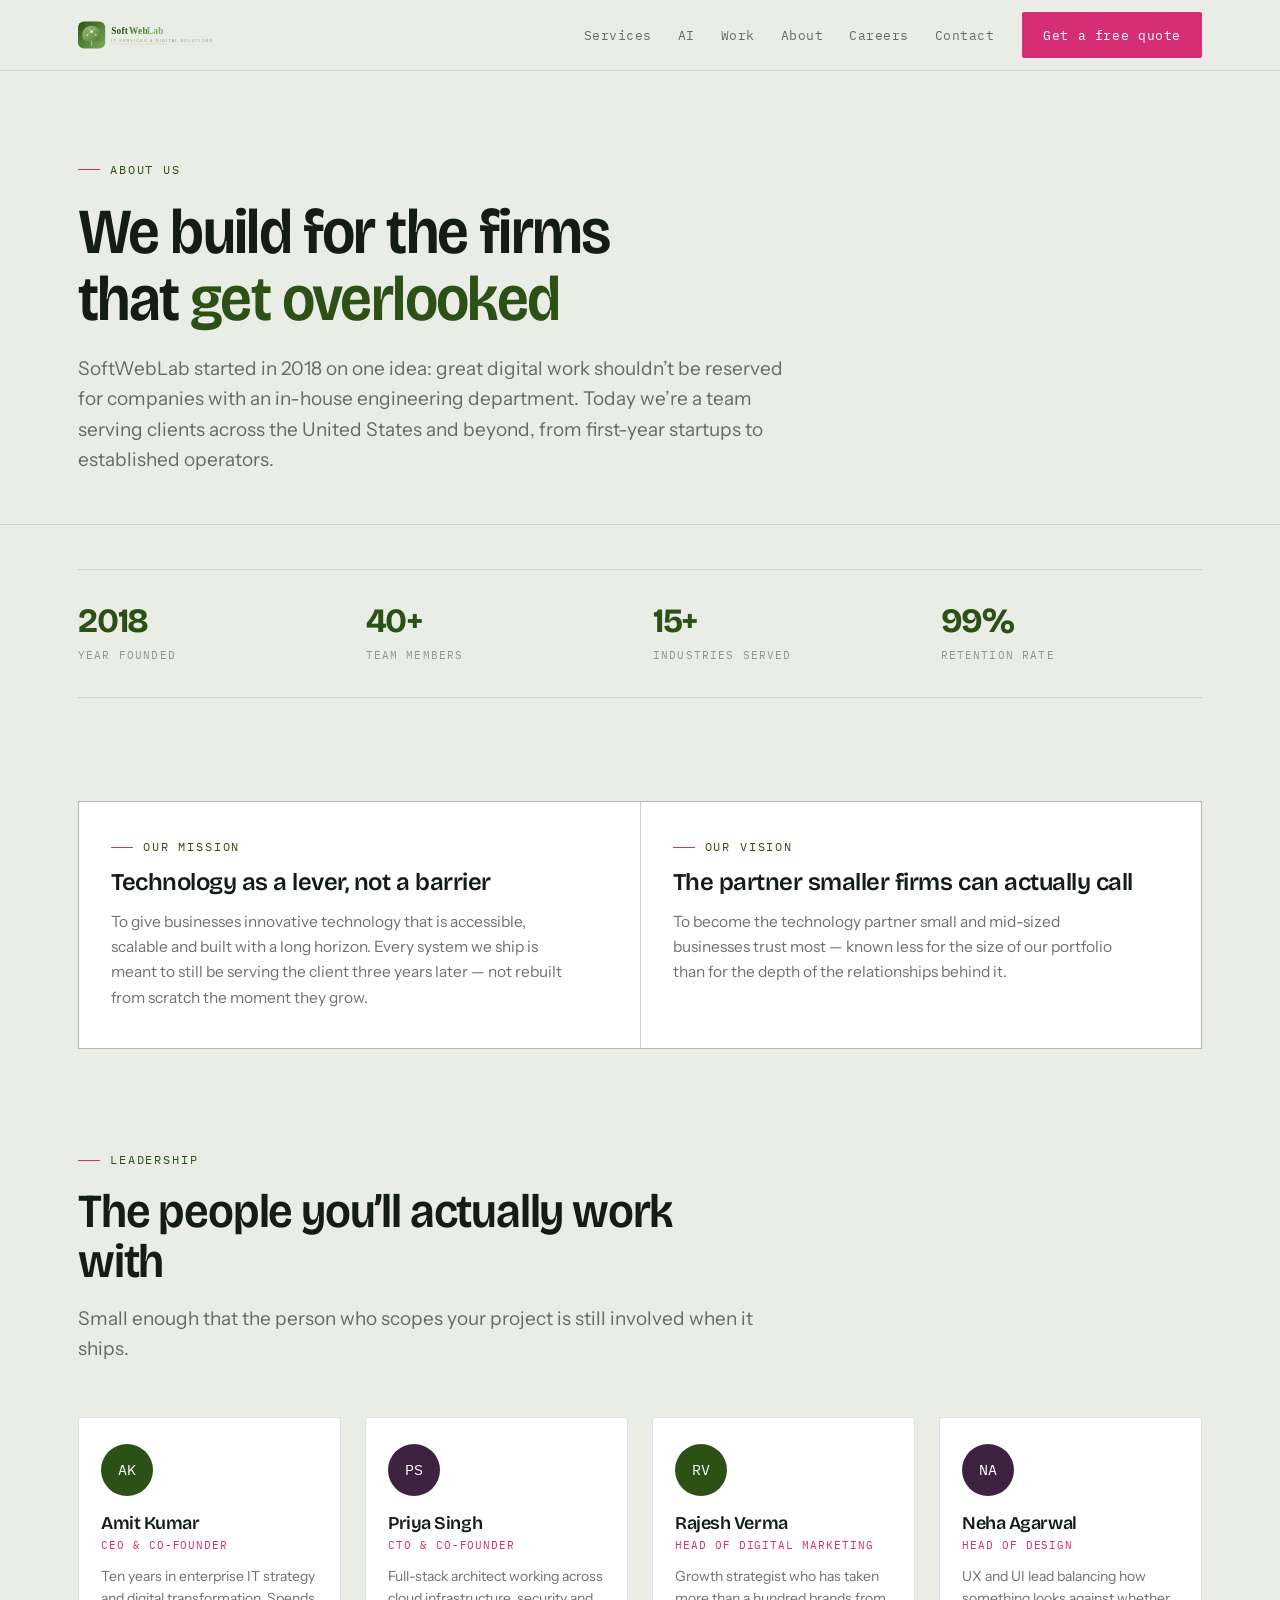
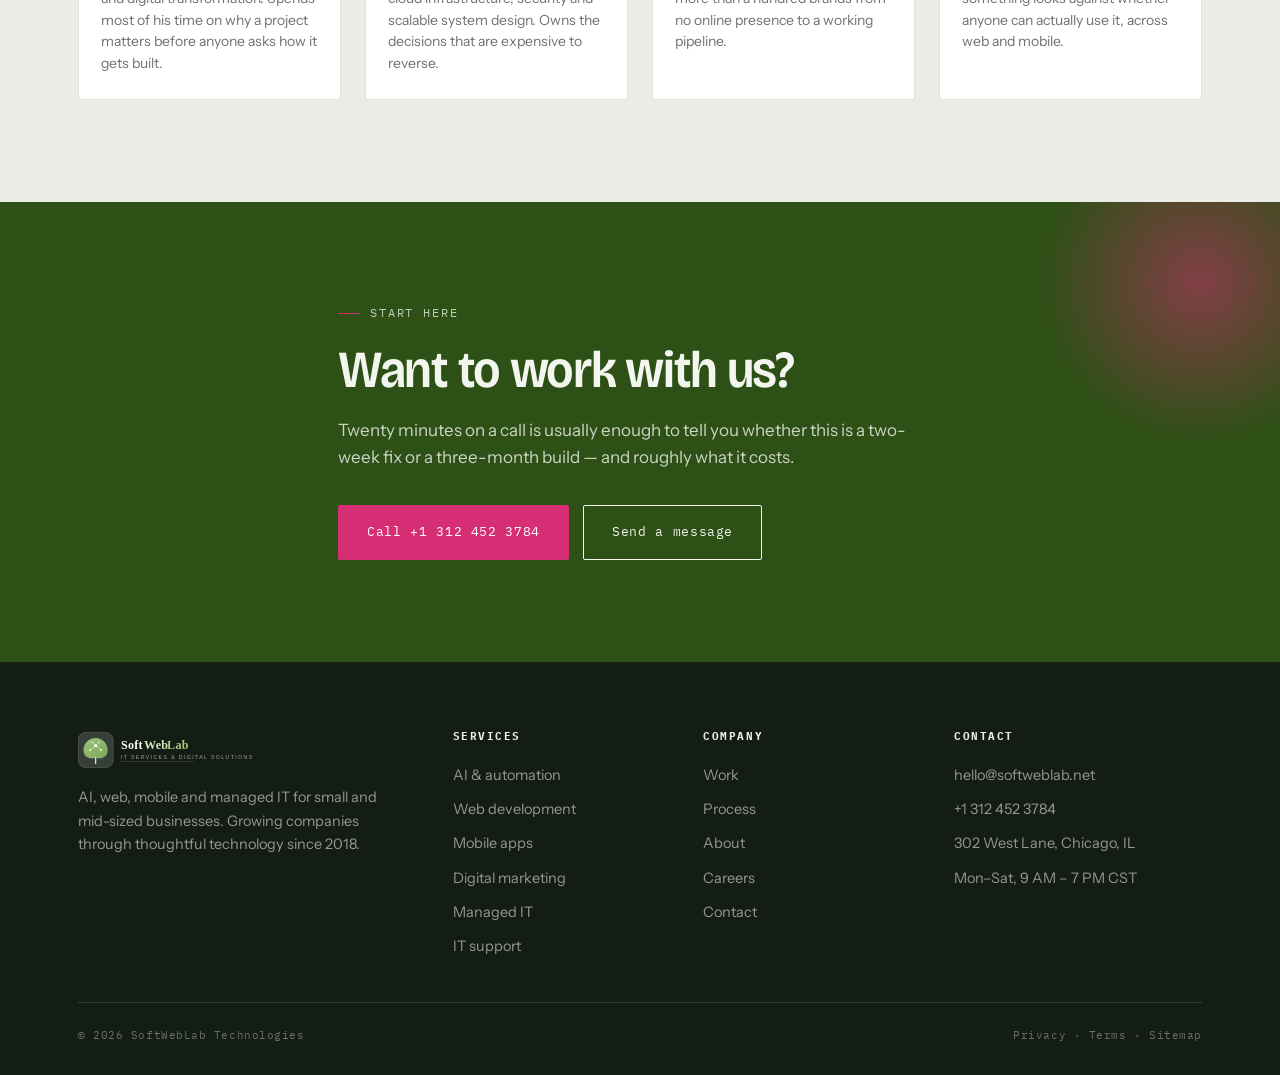
==== about.html @ d11a0624 "Rebuild site as multi-page redesign with merged SEO Replace the single-page index.html with a six-pa" ====
<!DOCTYPE html>
<html lang="en">
<head>
<meta charset="UTF-8">
<meta name="viewport" content="width=device-width, initial-scale=1.0">

<title>About — SoftWebLab | IT Services Company in Chicago, IL</title>
<meta name="description" content="Founded in 2018, SoftWebLab makes powerful technology accessible to businesses of all sizes. Meet the team behind the work.">
<meta name="keywords" content="IT services Chicago, web development Chicago, app development, digital marketing Chicago, social media marketing, IT support small business, managed IT services, SEO services Chicago, SoftWebLab">
<meta name="author" content="SoftWebLab Technologies">
<meta name="robots" content="index, follow">
<meta name="googlebot" content="index, follow">
<link rel="canonical" href="https://www.softweblab.net/about">

<meta property="og:type" content="website">
<meta property="og:url" content="https://www.softweblab.net/about">
<meta property="og:title" content="About — SoftWebLab | IT Services Company in Chicago, IL">
<meta property="og:description" content="Founded in 2018, SoftWebLab makes powerful technology accessible to businesses of all sizes. Meet the team behind the work.">
<meta property="og:image" content="https://www.softweblab.net/og-image.jpg">
<meta property="og:site_name" content="SoftWebLab">
<meta property="og:locale" content="en_US">

<meta name="twitter:card" content="summary_large_image">
<meta name="twitter:url" content="https://www.softweblab.net/about">
<meta name="twitter:title" content="About — SoftWebLab | IT Services Company in Chicago, IL">
<meta name="twitter:description" content="Founded in 2018, SoftWebLab makes powerful technology accessible to businesses of all sizes. Meet the team behind the work.">
<meta name="twitter:image" content="https://www.softweblab.net/og-image.jpg">

<meta name="geo.region" content="US-IL">
<meta name="geo.placename" content="Chicago, Illinois">
<meta name="geo.position" content="41.8827;-87.6233">
<meta name="ICBM" content="41.8827, -87.6233">
<meta name="theme-color" content="#2D5016">

<link rel="icon" href="softweblab-logo.svg">
<link rel="preconnect" href="https://fonts.googleapis.com">
<link rel="preconnect" href="https://fonts.gstatic.com" crossorigin>
<link href="https://fonts.googleapis.com/css2?family=Bricolage+Grotesque:opsz,wdth,wght@12..96,75..100,400..800&family=IBM+Plex+Mono:wght@400;500&family=Instrument+Sans:wght@400;500;600&display=swap" rel="stylesheet">
<link rel="stylesheet" href="softweblab.css">
</head>
<body>
<header class="nav">
  <div class="wrap nav-in">
    <a class="brand" href="index.html"><img class="brand-mark" src="softweblab-logo.svg" alt="SoftWebLab"></a>
    <nav class="nav-links">
      <a href="services.html">Services</a>
      <a href="index.html#ai">AI</a>
      <a href="work.html">Work</a>
      <a href="about.html" aria-current="page">About</a>
      <a href="careers.html">Careers</a>
      <a href="contact.html">Contact</a>
    </nav>
    <a class="btn btn-primary" href="contact.html">Get a free quote</a>
    <button class="nav-toggle" id="navToggle" aria-label="Open menu" aria-expanded="false">
      <span></span><span></span><span></span>
    </button>
  </div>
  <div class="nav-panel" id="navPanel">
    <a href="services.html">Services</a><a href="index.html#ai">AI</a>
    <a href="work.html">Work</a><a href="about.html">About</a>
    <a href="careers.html">Careers</a><a href="contact.html">Contact</a>
  </div>
</header>
<section class="page-hero">
  <div class="wrap">
    <div class="eyebrow fade-up" style="--rd:80ms">About us</div>
    <h1>
      <span class="rise"><span style="--rd:180ms">We build for the firms</span></span>
      <span class="rise"><span style="--rd:290ms">that <em>get overlooked</em></span></span>
    </h1>
    <p class="lede fade-up" style="--rd:500ms">SoftWebLab started in 2018 on one idea: great digital work shouldn&rsquo;t be reserved for companies with an in-house engineering department. Today we&rsquo;re a team serving clients across the United States and beyond, from first-year startups to established operators.</p>
  </div>
</section>
<section class="sec" style="padding-top:44px">
  <div class="wrap">
    <div class="mini-stats rv" style="margin-top:0">
      <div class="mini-stat"><b>2018</b><span>Year founded</span></div>
      <div class="mini-stat"><b>40+</b><span>Team members</span></div>
      <div class="mini-stat"><b>15+</b><span>Industries served</span></div>
      <div class="mini-stat"><b>99%</b><span>Retention rate</span></div>
    </div>
  </div>
</section>

<section class="sec" style="padding-top:0">
  <div class="wrap">
    <div class="pair">
      <div class="pair-card rv">
        <div class="eyebrow">Our mission</div>
        <h3>Technology as a lever, not a barrier</h3>
        <p>To give businesses innovative technology that is accessible, scalable and built
          with a long horizon. Every system we ship is meant to still be serving the client
          three years later &mdash; not rebuilt from scratch the moment they grow.</p>
      </div>
      <div class="pair-card rv" style="--d:80ms">
        <div class="eyebrow">Our vision</div>
        <h3>The partner smaller firms can actually call</h3>
        <p>To become the technology partner small and mid-sized businesses trust most &mdash;
          known less for the size of our portfolio than for the depth of the relationships
          behind it.</p>
      </div>
    </div>
  </div>
</section>

<section class="sec" style="padding-top:0">
  <div class="wrap">
    <div class="sec-head rv">
      <div class="eyebrow">Leadership</div>
      <h2>The people you&rsquo;ll actually work with</h2>
      <p class="lede">Small enough that the person who scopes your project is still involved
        when it ships.</p>
    </div>
    <div class="team">
      <article class="team-card rv" style="--d:0ms">
        <div class="team-face">AK</div>
        <h4>Amit Kumar</h4><span class="team-role">CEO &amp; Co-founder</span>
        <p>Ten years in enterprise IT strategy and digital transformation. Spends most of his time on why a project matters before anyone asks how it gets built.</p>
      </article>
      <article class="team-card rv" style="--d:70ms">
        <div class="team-face">PS</div>
        <h4>Priya Singh</h4><span class="team-role">CTO &amp; Co-founder</span>
        <p>Full-stack architect working across cloud infrastructure, security and scalable system design. Owns the decisions that are expensive to reverse.</p>
      </article>
      <article class="team-card rv" style="--d:140ms">
        <div class="team-face">RV</div>
        <h4>Rajesh Verma</h4><span class="team-role">Head of Digital Marketing</span>
        <p>Growth strategist who has taken more than a hundred brands from no online presence to a working pipeline.</p>
      </article>
      <article class="team-card rv" style="--d:210ms">
        <div class="team-face">NA</div>
        <h4>Neha Agarwal</h4><span class="team-role">Head of Design</span>
        <p>UX and UI lead balancing how something looks against whether anyone can actually use it, across web and mobile.</p>
      </article>
    </div>
  </div>
</section>
<section class="sec cta">
  <div class="wrap cta-in">
    <div class="eyebrow rv">Start here</div>
    <h2 class="rv" style="--d:60ms">Want to work with us?</h2>
    <p class="rv" style="--d:120ms">Twenty minutes on a call is usually enough to tell you whether this is a two-week fix or a three-month build &mdash; and roughly what it costs.</p>
    <div class="hero-cta rv" style="--d:180ms">
      <a class="btn btn-primary btn-lg" href="tel:+13124523784">Call +1 312 452 3784</a>
      <a class="btn btn-ghost btn-lg" href="contact.html">Send a message</a>
    </div>
  </div>
</section>
<footer class="foot">
  <div class="wrap">
    <div class="foot-grid">
      <div>
        <img class="foot-logo" src="softweblab-logo-white.svg" alt="SoftWebLab">
        <p style="margin-top:14px">AI, web, mobile and managed IT for small and mid-sized
          businesses. Growing companies through thoughtful technology since 2018.</p>
      </div>
      <div><h5>Services</h5><ul>
        <li><a href="index.html#ai">AI &amp; automation</a></li>
        <li><a href="services.html">Web development</a></li>
        <li><a href="services.html">Mobile apps</a></li>
        <li><a href="services.html">Digital marketing</a></li>
        <li><a href="services.html">Managed IT</a></li>
        <li><a href="services.html">IT support</a></li></ul></div>
      <div><h5>Company</h5><ul>
        <li><a href="work.html">Work</a></li>
        <li><a href="index.html#process">Process</a></li>
        <li><a href="about.html">About</a></li>
        <li><a href="careers.html">Careers</a></li>
        <li><a href="contact.html">Contact</a></li></ul></div>
      <div><h5>Contact</h5><ul>
        <li><a href="mailto:hello@softweblab.net">hello@softweblab.net</a></li>
        <li><a href="tel:+13124523784">+1 312 452 3784</a></li>
        <li>302 West Lane, Chicago, IL</li>
        <li>Mon&ndash;Sat, 9 AM &ndash; 7 PM CST</li></ul></div>
    </div>
    <div class="foot-bottom">
      <span>&copy; 2026 SoftWebLab Technologies</span>
      <span>Privacy &middot; Terms &middot; Sitemap</span>
    </div>
  </div>
</footer>
<script>
var io = new IntersectionObserver(function(entries){
  entries.forEach(function(e){
    if(e.isIntersecting){ e.target.classList.add('in'); io.unobserve(e.target); }
  });
},{threshold:.1,rootMargin:'0px 0px -6% 0px'});
document.querySelectorAll('.rv').forEach(function(el){ io.observe(el); });

var t = document.getElementById('navToggle'), pnl = document.getElementById('navPanel');
t.addEventListener('click', function(){
  var open = pnl.classList.toggle('open');
  t.setAttribute('aria-expanded', open);
});
pnl.addEventListener('click', function(e){
  if(e.target.tagName === 'A') pnl.classList.remove('open');
});
</script>
</body>
</html>
---- softweblab.css ----
/* ============ TOKENS ============ */
:root{
  --paper:#E9EDE5;
  --paper-2:#F3F6EF;
  --card:#FFFFFF;
  --ink:#131C15;
  --ink-60:rgba(19,28,21,.62);
  --ink-40:rgba(19,28,21,.42);
  --moss:#2D5016;
  --moss-2:#4A7A29;
  --grow:#D62E75;
  --haze:#C3CDBA;
  --rule:rgba(19,28,21,.13);

  --display:"Bricolage Grotesque",system-ui,sans-serif;
  --body:"Instrument Sans",system-ui,sans-serif;
  --mono:"IBM Plex Mono",ui-monospace,monospace;

  --wrap:1180px;
  --ease:cubic-bezier(.22,.68,.28,1);
}

*,*::before,*::after{box-sizing:border-box}
html{-webkit-text-size-adjust:100%;scroll-behavior:smooth}
body{
  margin:0;background:var(--paper);color:var(--ink);
  font-family:var(--body);font-size:17px;line-height:1.6;
  -webkit-font-smoothing:antialiased;overflow-x:hidden;
}
img,svg{display:block;max-width:100%}
a{color:inherit;text-decoration:none}
h1,h2,h3,h4{font-family:var(--display);font-weight:600;margin:0;line-height:1.04;letter-spacing:-.025em}
p{margin:0}
:focus-visible{outline:2px solid var(--grow);outline-offset:3px;border-radius:2px}

.wrap{width:100%;max-width:var(--wrap);margin-inline:auto;padding-inline:28px}

.eyebrow{
  font-family:var(--mono);font-size:11.5px;letter-spacing:.16em;
  text-transform:uppercase;color:var(--moss);display:flex;align-items:center;gap:10px;
}
.eyebrow::before{content:"";width:22px;height:1px;background:var(--grow);flex:none}

.lede{font-size:clamp(17px,1.7vw,19px);color:var(--ink-60);max-width:56ch}

/* ============ REVEAL ============ */
.rv{opacity:0;transform:translateY(20px);
    transition:opacity .8s var(--ease),transform .8s var(--ease);
    transition-delay:var(--d,0ms)}
.rv.in{opacity:1;transform:none}

/* ============ NAV ============ */
.nav{position:sticky;top:0;z-index:60;background:rgba(233,237,229,.82);
     backdrop-filter:blur(14px);border-bottom:1px solid var(--rule)}
.nav-in{display:flex;align-items:center;gap:28px;height:70px}
.brand{display:flex;align-items:center;gap:10px;font-family:var(--display);
       font-weight:700;font-size:19px;letter-spacing:-.03em;margin-right:auto}
.brand-mark{height:34px;width:auto;flex:none;display:block}
.nav-links{display:flex;gap:26px;font-family:var(--mono);font-size:12.5px;
           letter-spacing:.04em;color:var(--ink-60)}
.nav-links a{position:relative;padding-block:4px}
.nav-links a::after{content:"";position:absolute;left:0;bottom:0;height:1px;width:0;
                    background:var(--grow);transition:width .35s var(--ease)}
.nav-links a:hover{color:var(--ink)}
.nav-links a:hover::after{width:100%}

.btn{display:inline-flex;align-items:center;gap:9px;font-family:var(--mono);
     font-size:12.5px;letter-spacing:.05em;padding:12px 20px;border-radius:2px;
     border:1px solid transparent;cursor:pointer;transition:.32s var(--ease);white-space:nowrap}
.btn-primary{background:var(--grow);color:#fff}
.btn-primary:hover{background:var(--ink);transform:translateY(-2px)}
.btn-ghost{border-color:var(--ink);color:var(--ink)}
.btn-ghost:hover{background:var(--ink);color:var(--paper);transform:translateY(-2px)}
.btn-lg{padding:16px 28px;font-size:13px}

.nav-toggle{display:none;background:none;border:1px solid var(--rule);
            border-radius:2px;padding:9px 11px;cursor:pointer}
.nav-toggle span{display:block;width:17px;height:1.5px;background:var(--ink);margin:3.5px 0}
.nav-panel{display:none;border-top:1px solid var(--rule);padding:16px 28px 22px}
.nav-panel.open{display:block}
.nav-panel a{display:block;font-family:var(--mono);font-size:14px;padding:11px 0;
             border-bottom:1px solid var(--rule)}

/* ============ HERO ============ */
.hero{padding:clamp(52px,7vw,90px) 0 clamp(56px,7vw,84px);position:relative;overflow:hidden}
.hero-grid{display:grid;grid-template-columns:1.05fr .95fr;gap:56px;align-items:center}
.hero h1{
  font-size:clamp(40px,5.4vw,70px);font-weight:600;
  font-variation-settings:"wdth" 92;margin:22px 0 24px;max-width:14ch;
}
.hero h1 em{font-style:normal;color:var(--moss);position:relative}
.hero h1 em::after{content:"";position:absolute;left:0;right:0;bottom:.1em;height:.09em;
                   background:var(--grow);opacity:.32}
.hero-cta{display:flex;gap:14px;margin-top:34px;flex-wrap:wrap}
.hero-note{font-family:var(--mono);font-size:11.5px;color:var(--ink-40);
           margin-top:22px;letter-spacing:.03em}

/* headline line-rise */
.rise{display:block;overflow:hidden}
.rise > span{display:block;transform:translateY(105%);
             animation:rise .95s var(--ease) forwards;animation-delay:var(--rd,0ms)}
@keyframes rise{to{transform:translateY(0)}}

.fade-up{opacity:0;animation:fadeUp .8s var(--ease) forwards;animation-delay:var(--rd,0ms)}
@keyframes fadeUp{to{opacity:1;transform:none}}
.fade-up{transform:translateY(14px)}

/* ============ HERO DIAGRAM ============ */
.diagram{width:100%;height:auto}
.dg-path{fill:none;stroke:var(--moss);stroke-width:1.6;stroke-linecap:round;
         stroke-dasharray:1;stroke-dashoffset:1;
         animation:draw 1.5s var(--ease) forwards;animation-delay:var(--dd,0ms)}
.dg-root{stroke:var(--haze);stroke-width:1.3}
@keyframes draw{to{stroke-dashoffset:0}}
.dg-node{opacity:0;animation:pop .5s var(--ease) forwards;animation-delay:var(--nd,0ms)}
@keyframes pop{from{opacity:0;transform:scale(.4)}to{opacity:1;transform:scale(1)}}
.dg-node circle{transform-box:fill-box;transform-origin:center}
.dg-label{font-family:var(--mono);font-size:11.5px;fill:var(--ink);letter-spacing:.02em}
.dg-label-sm{font-family:var(--mono);font-size:10px;fill:var(--ink-40);letter-spacing:.06em}
.dg-ai-label{font-family:var(--mono);font-size:13px;fill:var(--ink);font-weight:500;letter-spacing:.01em}
.dg-ground{stroke:var(--haze);stroke-width:1;stroke-dasharray:3 5}
.dg-glow{animation:breathe 4.5s ease-in-out infinite}
@keyframes breathe{0%,100%{opacity:.16;r:20}50%{opacity:.34;r:26}}

/* ============ MARQUEE ============ */
.marquee{border-block:1px solid var(--rule);padding:17px 0;overflow:hidden;background:var(--paper-2)}
.marquee-track{display:flex;gap:44px;width:max-content;animation:slide 34s linear infinite}
.marquee:hover .marquee-track{animation-play-state:paused}
@keyframes slide{to{transform:translateX(-50%)}}
.mq-item{font-family:var(--mono);font-size:12px;letter-spacing:.1em;
         text-transform:uppercase;color:var(--ink-40);display:flex;align-items:center;gap:44px}
.mq-item::after{content:"";width:4px;height:4px;border-radius:50%;background:var(--grow);opacity:.5}

/* ============ SECTION SHELL ============ */
.sec{padding:clamp(70px,8vw,116px) 0}
.sec-head{max-width:62ch;margin-bottom:52px}
.sec-head h2{font-size:clamp(31px,3.7vw,48px);margin:18px 0 18px;font-variation-settings:"wdth" 94}

/* ============ SERVICES / SPECIMENS ============ */
.spec-grid{display:grid;grid-template-columns:repeat(3,1fr);gap:1px;background:var(--rule);
           border:1px solid var(--rule)}
.spec{background:var(--card);padding:30px 26px 28px;position:relative;
      transition:.4s var(--ease);display:flex;flex-direction:column;gap:14px;min-height:262px}
.spec:hover{background:var(--paper-2);transform:translateY(-3px);z-index:2;
            box-shadow:0 16px 40px -22px rgba(19,28,21,.5)}
.spec-no{font-family:var(--mono);font-size:10.5px;letter-spacing:.14em;color:var(--ink-40)}
.spec-mark{width:38px;height:38px;stroke:var(--moss);fill:none;stroke-width:1.4;
           stroke-linecap:round;stroke-linejoin:round}
.spec:hover .spec-mark{stroke:var(--grow)}
.spec-mark path,.spec-mark circle,.spec-mark line,.spec-mark rect{
  stroke-dasharray:1;stroke-dashoffset:0;transition:stroke-dashoffset .7s var(--ease)}
.spec:hover .spec-mark path,.spec:hover .spec-mark circle,
.spec:hover .spec-mark line,.spec:hover .spec-mark rect{stroke-dashoffset:1;transition:none}
.spec h3{font-size:21px;letter-spacing:-.02em}
.spec p{font-size:15px;color:var(--ink-60);line-height:1.55}
.spec-tags{margin-top:auto;display:flex;flex-wrap:wrap;gap:6px;padding-top:8px}
.tag{font-family:var(--mono);font-size:10px;letter-spacing:.06em;color:var(--ink-60);
     border:1px solid var(--rule);border-radius:99px;padding:3px 9px}
.spec-feature{grid-column:span 2;background:var(--ink);color:var(--paper)}
.spec-feature:hover{background:#0d150f}
.spec-feature .spec-no{color:rgba(233,237,229,.5)}
.spec-feature .spec-mark{stroke:var(--grow)}
.spec-feature p{color:rgba(233,237,229,.68);max-width:48ch}
.spec-feature .tag{color:rgba(233,237,229,.72);border-color:rgba(233,237,229,.22)}
.spec-badge{position:absolute;top:26px;right:26px;font-family:var(--mono);font-size:10px;
            letter-spacing:.12em;color:var(--grow);border:1px solid var(--grow);
            border-radius:99px;padding:4px 10px}

/* ============ AI SECTION ============ */
.ai{background:var(--paper-2);border-block:1px solid var(--rule)}
.ai-grid{display:grid;grid-template-columns:.85fr 1.15fr;gap:64px;align-items:start}
.ai-sticky{position:sticky;top:112px}
.ai-sticky h2{font-size:clamp(30px,3.4vw,44px);margin:18px 0 20px;font-variation-settings:"wdth" 94}
.ai-list{border-top:1px solid var(--rule)}
.ai-row{display:grid;grid-template-columns:44px 1fr;gap:20px;padding:24px 6px;
        border-bottom:1px solid var(--rule);transition:.35s var(--ease);position:relative}
.ai-row::before{content:"";position:absolute;left:0;top:-1px;height:1px;width:0;
                background:var(--grow);transition:width .5s var(--ease)}
.ai-row:hover{padding-left:16px;background:rgba(255,255,255,.6)}
.ai-row:hover::before{width:100%}
.ai-num{font-family:var(--mono);font-size:11px;color:var(--ink-40);letter-spacing:.1em;padding-top:5px}
.ai-row h4{font-size:19px;margin-bottom:7px;letter-spacing:-.015em}
.ai-row p{font-size:15px;color:var(--ink-60);line-height:1.55;max-width:52ch}

/* ============ WORK ============ */
.work-grid{display:grid;grid-template-columns:repeat(3,1fr);gap:26px}
.work{background:var(--card);border:1px solid var(--rule);border-radius:3px;overflow:hidden;
      transition:.4s var(--ease)}
.work:hover{transform:translateY(-5px);box-shadow:0 22px 48px -26px rgba(19,28,21,.45);
            border-color:var(--haze)}
.work-top{height:150px;background:linear-gradient(150deg,var(--moss),#1c3410);
          position:relative;overflow:hidden;display:flex;align-items:flex-end;padding:18px}
.work:nth-child(2) .work-top{background:linear-gradient(150deg,#4A7A29,#2D5016)}
.work:nth-child(3) .work-top{background:linear-gradient(150deg,#1c3410,#3d2340)}
.work-top::after{content:"";position:absolute;inset:0;
  background:radial-gradient(120px 90px at 78% 22%,rgba(214,46,117,.5),transparent 70%)}
.work-sector{position:relative;z-index:1;font-family:var(--mono);font-size:10.5px;
             letter-spacing:.12em;text-transform:uppercase;color:rgba(255,255,255,.86)}
.work-body{padding:22px 22px 24px}
.work-body h3{font-size:19px;margin-bottom:9px}
.work-body p{font-size:14.5px;color:var(--ink-60);line-height:1.55}
.work-metrics{display:flex;gap:22px;margin-top:18px;padding-top:16px;border-top:1px solid var(--rule)}
.work-metric b{display:block;font-family:var(--display);font-size:21px;font-weight:700;color:var(--moss)}
.work-metric span{font-family:var(--mono);font-size:10px;letter-spacing:.08em;
                  text-transform:uppercase;color:var(--ink-40)}

/* ============ PROCESS ============ */
.proc{display:grid;grid-template-columns:repeat(6,1fr);gap:0;border-top:1px solid var(--rule)}
.proc-step{padding:26px 18px 30px;border-right:1px solid var(--rule);position:relative;
           transition:.35s var(--ease)}
.proc-step:last-child{border-right:none}
.proc-step::before{content:"";position:absolute;top:-1px;left:0;height:2px;width:0;
                   background:var(--grow);transition:width .5s var(--ease)}
.proc-step:hover::before{width:100%}
.proc-step:hover{background:var(--paper-2)}
.proc-n{font-family:var(--mono);font-size:11px;color:var(--grow);letter-spacing:.12em;
        display:block;margin-bottom:14px}
.proc-step h4{font-size:17px;margin-bottom:8px}
.proc-step p{font-size:13.5px;color:var(--ink-60);line-height:1.5}

/* ============ STATS ============ */
.stats{background:var(--ink);color:var(--paper)}
.stats-grid{display:grid;grid-template-columns:repeat(4,1fr);gap:34px}
.stat b{display:block;font-family:var(--display);font-size:clamp(38px,4.6vw,60px);
        font-weight:700;letter-spacing:-.04em;line-height:1}
.stat b span{color:var(--grow)}
.stat p{font-family:var(--mono);font-size:11px;letter-spacing:.13em;text-transform:uppercase;
        color:rgba(233,237,229,.55);margin-top:12px}

/* ============ TESTIMONIALS ============ */
.quotes{display:grid;grid-template-columns:repeat(3,1fr);gap:26px}
.quote{background:var(--card);border:1px solid var(--rule);border-radius:3px;padding:28px 24px;
       display:flex;flex-direction:column;gap:18px;transition:.35s var(--ease)}
.quote:hover{border-color:var(--haze);transform:translateY(-3px)}
.quote-mark{font-family:var(--display);font-size:44px;line-height:.5;color:var(--grow);opacity:.5}
.quote p{font-size:15.5px;line-height:1.62;color:var(--ink)}
.quote-by{margin-top:auto;padding-top:16px;border-top:1px solid var(--rule);
          display:flex;align-items:center;gap:12px}
.avatar{width:34px;height:34px;border-radius:50%;background:var(--moss);color:#fff;flex:none;
        display:grid;place-items:center;font-family:var(--mono);font-size:12px}
.quote-by b{font-size:14.5px;font-weight:600;display:block}
.quote-by span{font-family:var(--mono);font-size:11px;color:var(--ink-40)}

/* ============ FAQ ============ */
.faq{max-width:820px}
.faq details{border-bottom:1px solid var(--rule)}
.faq summary{list-style:none;cursor:pointer;padding:22px 40px 22px 0;position:relative;
             font-family:var(--display);font-size:19px;font-weight:600;letter-spacing:-.015em}
.faq summary::-webkit-details-marker{display:none}
.faq summary::after{content:"+";position:absolute;right:6px;top:19px;font-family:var(--mono);
                    font-size:21px;color:var(--grow);transition:transform .3s var(--ease)}
.faq details[open] summary::after{transform:rotate(45deg)}
.faq-a{padding:0 40px 24px 0;color:var(--ink-60);font-size:15.5px;line-height:1.62;max-width:66ch}

/* ============ CTA ============ */
.cta{background:var(--moss);color:var(--paper-2);position:relative;overflow:hidden}
.cta::after{content:"";position:absolute;right:-90px;top:-90px;width:340px;height:340px;
  border-radius:50%;background:radial-gradient(circle,rgba(214,46,117,.5),transparent 68%)}
.cta-in{position:relative;z-index:1;max-width:660px}
.cta h2{font-size:clamp(32px,4.2vw,52px);margin:20px 0 20px;font-variation-settings:"wdth" 92}
.cta p{color:rgba(243,246,239,.8);font-size:17px}
.cta .eyebrow{color:rgba(243,246,239,.75)}
.cta .btn-ghost{border-color:var(--paper-2);color:var(--paper-2)}
.cta .btn-ghost:hover{background:var(--paper-2);color:var(--moss)}

/* ============ FOOTER ============ */
.foot{background:var(--ink);color:rgba(233,237,229,.6);padding:66px 0 30px;font-size:14.5px}
.foot-grid{display:grid;grid-template-columns:1.6fr 1fr 1fr 1.2fr;gap:44px;padding-bottom:44px;
           border-bottom:1px solid rgba(233,237,229,.14)}
.foot h5{font-family:var(--mono);font-size:11px;letter-spacing:.14em;text-transform:uppercase;
         color:var(--paper);margin:0 0 18px}
.foot ul{list-style:none;padding:0;margin:0;display:grid;gap:11px}
.foot a:hover{color:var(--grow)}
.foot-logo{height:44px;width:auto;display:block;margin-bottom:14px}
.foot-bottom{padding-top:24px;display:flex;justify-content:space-between;gap:18px;flex-wrap:wrap;
             font-family:var(--mono);font-size:11px;letter-spacing:.05em;color:rgba(233,237,229,.4)}

/* ============ RESPONSIVE ============ */
@media(max-width:1000px){
  .hero-grid{grid-template-columns:1fr;gap:44px}
  .spec-grid{grid-template-columns:repeat(2,1fr)}
  .spec-feature{grid-column:span 2}
  .ai-grid{grid-template-columns:1fr;gap:38px}
  .ai-sticky{position:static}
  .work-grid,.quotes{grid-template-columns:1fr 1fr}
  .proc{grid-template-columns:repeat(3,1fr)}
  .proc-step:nth-child(3n){border-right:none}
  .foot-grid{grid-template-columns:1fr 1fr}
}
@media(max-width:680px){
  body{font-size:16px}
  .wrap{padding-inline:20px}
  .nav-links,.nav .btn{display:none}
  .nav-toggle{display:block}
  .spec-grid,.work-grid,.quotes{grid-template-columns:1fr}
  .spec-feature{grid-column:span 1}
  .proc{grid-template-columns:1fr 1fr}
  .proc-step:nth-child(3n){border-right:1px solid var(--rule)}
  .proc-step:nth-child(2n){border-right:none}
  .stats-grid{grid-template-columns:1fr 1fr;gap:28px}
  .foot-grid{grid-template-columns:1fr;gap:32px}
  .hero-cta .btn{flex:1;justify-content:center}
}

@media(prefers-reduced-motion:reduce){
  *,*::before,*::after{animation-duration:.001ms!important;animation-iteration-count:1!important;
                       transition-duration:.001ms!important;scroll-behavior:auto!important}
  .rv{opacity:1;transform:none}
  .rise > span{transform:none}
  .fade-up{opacity:1;transform:none}
  .dg-path{stroke-dashoffset:0}
  .dg-node{opacity:1}
}

/* ================================================================
   PAGE: WORK / CASE STUDIES
   ================================================================ */
.page-hero{padding:clamp(56px,7vw,92px) 0 clamp(34px,4vw,48px);border-bottom:1px solid var(--rule)}
.page-hero h1{font-size:clamp(38px,5vw,64px);font-weight:600;
              font-variation-settings:"wdth" 92;margin:20px 0 22px;max-width:16ch}
.page-hero h1 em{font-style:normal;color:var(--moss)}

/* filter bar */
.filters{display:flex;flex-wrap:wrap;gap:9px;margin-top:34px}
.filter{font-family:var(--mono);font-size:11.5px;letter-spacing:.07em;text-transform:uppercase;
        padding:9px 16px;border:1px solid var(--rule);border-radius:99px;background:none;
        color:var(--ink-60);cursor:pointer;transition:.3s var(--ease)}
.filter:hover{border-color:var(--ink);color:var(--ink)}
.filter[aria-pressed="true"]{background:var(--ink);border-color:var(--ink);color:var(--paper)}

/* case rows */
.cases{border-top:1px solid var(--rule)}
.case{display:grid;grid-template-columns:200px 1fr;gap:44px;padding:44px 0;
      border-bottom:1px solid var(--rule);position:relative;transition:.4s var(--ease)}
.case::before{content:"";position:absolute;left:0;bottom:-1px;height:1px;width:0;
              background:var(--grow);transition:width .6s var(--ease)}
.case:hover::before{width:100%}
.case[hidden]{display:none}

.case-meta{display:flex;flex-direction:column;gap:14px}
.case-idx{font-family:var(--mono);font-size:11px;letter-spacing:.14em;color:var(--ink-40)}
.case-sector{font-family:var(--display);font-size:15px;font-weight:600;color:var(--moss);
             letter-spacing:-.01em;line-height:1.3}
.case-year{font-family:var(--mono);font-size:10.5px;letter-spacing:.1em;color:var(--ink-40)}
.case-swatch{width:100%;height:76px;border-radius:2px;margin-top:6px;position:relative;overflow:hidden;
             background:linear-gradient(150deg,var(--moss),#1b3210)}
.case-swatch::after{content:"";position:absolute;inset:0;
  background:radial-gradient(90px 70px at 76% 26%,rgba(214,46,117,.55),transparent 70%)}
.case:nth-of-type(2n) .case-swatch{background:linear-gradient(150deg,#4A7A29,#2D5016)}
.case:nth-of-type(3n) .case-swatch{background:linear-gradient(150deg,#1b3210,#3d2340)}

.case-body h2{font-size:clamp(23px,2.6vw,31px);letter-spacing:-.022em;margin-bottom:16px;max-width:24ch}
.case-block{margin-bottom:20px}
.case-block h6{font-family:var(--mono);font-size:10.5px;letter-spacing:.14em;text-transform:uppercase;
               color:var(--ink-40);margin:0 0 8px;font-weight:400}
.case-block p{font-size:15.5px;color:var(--ink-60);line-height:1.6;max-width:62ch}
.case-block ul{margin:0;padding-left:18px;color:var(--ink-60);font-size:15.5px;line-height:1.65;max-width:62ch}
.case-block li{margin-bottom:5px}
.case-block li::marker{color:var(--grow)}

.case-results{display:flex;flex-wrap:wrap;gap:34px;padding:20px 0 18px;
              border-top:1px solid var(--rule);border-bottom:1px solid var(--rule);margin:24px 0 20px}
.case-results div b{display:block;font-family:var(--display);font-size:27px;font-weight:700;
                    color:var(--moss);letter-spacing:-.03em;line-height:1}
.case-results div span{font-family:var(--mono);font-size:10px;letter-spacing:.09em;
                       text-transform:uppercase;color:var(--ink-40);margin-top:7px;display:block}
.case-stack{display:flex;flex-wrap:wrap;gap:6px}

.empty-note{padding:56px 0;text-align:center;font-family:var(--mono);font-size:13px;color:var(--ink-40)}

/* engagement strip */
.eng{display:grid;grid-template-columns:repeat(3,1fr);gap:1px;background:var(--rule);
     border:1px solid var(--rule)}
.eng-card{background:var(--card);padding:30px 26px 32px;transition:.35s var(--ease)}
.eng-card:hover{background:var(--paper-2)}
.eng-card h4{font-size:19px;margin-bottom:10px}
.eng-card p{font-size:14.5px;color:var(--ink-60);line-height:1.55}
.eng-price{font-family:var(--mono);font-size:11.5px;letter-spacing:.08em;color:var(--grow);
           display:block;margin-top:16px}

@media(max-width:900px){
  .case{grid-template-columns:1fr;gap:24px;padding:36px 0}
  .case-meta{flex-direction:row;align-items:center;flex-wrap:wrap;gap:12px}
  .case-swatch{display:none}
  .eng{grid-template-columns:1fr}
}

/* ================================================================
   PAGES: SERVICES / ABOUT / CAREERS / CONTACT
   append to softweblab.css
   ================================================================ */

/* --- shared: value pair (mission / vision) --- */
.pair{display:grid;grid-template-columns:1fr 1fr;gap:1px;background:var(--rule);
      border:1px solid var(--rule)}
.pair-card{background:var(--card);padding:36px 32px 38px}
.pair-card h3{font-size:24px;margin:14px 0 14px;letter-spacing:-.02em}
.pair-card p{font-size:15.5px;color:var(--ink-60);line-height:1.62;max-width:46ch}

/* --- about: stat strip --- */
.mini-stats{display:grid;grid-template-columns:repeat(4,1fr);gap:26px;
            padding:34px 0;border-block:1px solid var(--rule);margin:44px 0 0}
.mini-stat b{display:block;font-family:var(--display);font-size:34px;font-weight:700;
             letter-spacing:-.035em;color:var(--moss);line-height:1}
.mini-stat span{font-family:var(--mono);font-size:10.5px;letter-spacing:.11em;
                text-transform:uppercase;color:var(--ink-40);margin-top:9px;display:block}

/* --- about: team --- */
.team{display:grid;grid-template-columns:repeat(4,1fr);gap:24px}
.team-card{background:var(--card);border:1px solid var(--rule);border-radius:3px;
           padding:26px 22px 24px;transition:.35s var(--ease)}
.team-card:hover{transform:translateY(-4px);border-color:var(--haze);
                 box-shadow:0 18px 40px -26px rgba(19,28,21,.45)}
.team-face{width:52px;height:52px;border-radius:50%;background:var(--moss);color:#fff;
           display:grid;place-items:center;font-family:var(--mono);font-size:15px;margin-bottom:18px}
.team-card:nth-child(2n) .team-face{background:#3d2340}
.team-card h4{font-size:18px;margin-bottom:5px}
.team-role{font-family:var(--mono);font-size:10.5px;letter-spacing:.09em;
           text-transform:uppercase;color:var(--grow);display:block;margin-bottom:12px}
.team-card p{font-size:14px;color:var(--ink-60);line-height:1.55}

/* --- careers: perks --- */
.perks{display:grid;grid-template-columns:repeat(4,1fr);gap:1px;background:var(--rule);
       border:1px solid var(--rule)}
.perk{background:var(--card);padding:28px 24px 30px;transition:.35s var(--ease)}
.perk:hover{background:var(--paper-2)}
.perk h4{font-size:18px;margin:14px 0 9px}
.perk p{font-size:14.5px;color:var(--ink-60);line-height:1.55}
.perk svg{width:30px;height:30px;stroke:var(--moss);fill:none;stroke-width:1.4;
          stroke-linecap:round;stroke-linejoin:round}
.perk:hover svg{stroke:var(--grow)}

/* --- careers: job list --- */
.jobs{border-top:1px solid var(--rule)}
.job{display:grid;grid-template-columns:1fr auto;gap:26px;align-items:center;
     padding:26px 6px;border-bottom:1px solid var(--rule);position:relative;
     transition:.35s var(--ease)}
.job::before{content:"";position:absolute;left:0;bottom:-1px;height:1px;width:0;
             background:var(--grow);transition:width .5s var(--ease)}
.job:hover{padding-left:16px;background:var(--paper-2)}
.job:hover::before{width:100%}
.job h4{font-size:20px;margin-bottom:10px;letter-spacing:-.018em}
.job-meta{display:flex;flex-wrap:wrap;gap:18px;font-family:var(--mono);font-size:11px;
          letter-spacing:.05em;color:var(--ink-40)}
.job-dept{font-family:var(--mono);font-size:10px;letter-spacing:.1em;text-transform:uppercase;
          color:var(--grow);border:1px solid var(--grow);border-radius:99px;
          padding:3px 10px;display:inline-block;margin-bottom:12px}

/* --- contact --- */
.contact-grid{display:grid;grid-template-columns:.85fr 1.15fr;gap:56px;align-items:start}
.info-item{display:grid;grid-template-columns:34px 1fr;gap:14px;padding:20px 0;
           border-bottom:1px solid var(--rule)}
.info-item:first-of-type{border-top:1px solid var(--rule)}
.info-item svg{width:20px;height:20px;stroke:var(--moss);fill:none;stroke-width:1.5;
               stroke-linecap:round;stroke-linejoin:round;margin-top:3px}
.info-item h5{font-family:var(--mono);font-size:10.5px;letter-spacing:.13em;
              text-transform:uppercase;color:var(--ink-40);margin:0 0 7px;font-weight:400}
.info-item p{font-size:15.5px;line-height:1.5}
.info-item a:hover{color:var(--grow)}

.form-card{background:var(--card);border:1px solid var(--rule);border-radius:3px;padding:34px 32px 36px}
.form-row{display:grid;grid-template-columns:1fr 1fr;gap:16px}
.field{margin-bottom:18px}
.field label{display:block;font-family:var(--mono);font-size:10.5px;letter-spacing:.11em;
             text-transform:uppercase;color:var(--ink-40);margin-bottom:8px}
.field input,.field select,.field textarea{
  width:100%;font-family:var(--body);font-size:15.5px;color:var(--ink);
  background:var(--paper-2);border:1px solid var(--rule);border-radius:2px;
  padding:12px 14px;transition:.25s var(--ease)}
.field textarea{min-height:130px;resize:vertical}
.field input:focus,.field select:focus,.field textarea:focus{
  border-color:var(--moss);background:#fff;outline:none}
.field-req{color:var(--grow)}
.form-note{font-family:var(--mono);font-size:11px;color:var(--ink-40);
           margin-top:14px;letter-spacing:.03em}

@media(max-width:1000px){
  .team,.perks{grid-template-columns:1fr 1fr}
  .contact-grid{grid-template-columns:1fr;gap:40px}
  .mini-stats{grid-template-columns:1fr 1fr;gap:24px}
}
@media(max-width:680px){
  .pair{grid-template-columns:1fr}
  .team,.perks{grid-template-columns:1fr}
  .job{grid-template-columns:1fr;gap:16px;align-items:start}
  .form-row{grid-template-columns:1fr;gap:0}
  .form-card{padding:26px 20px 28px}
}
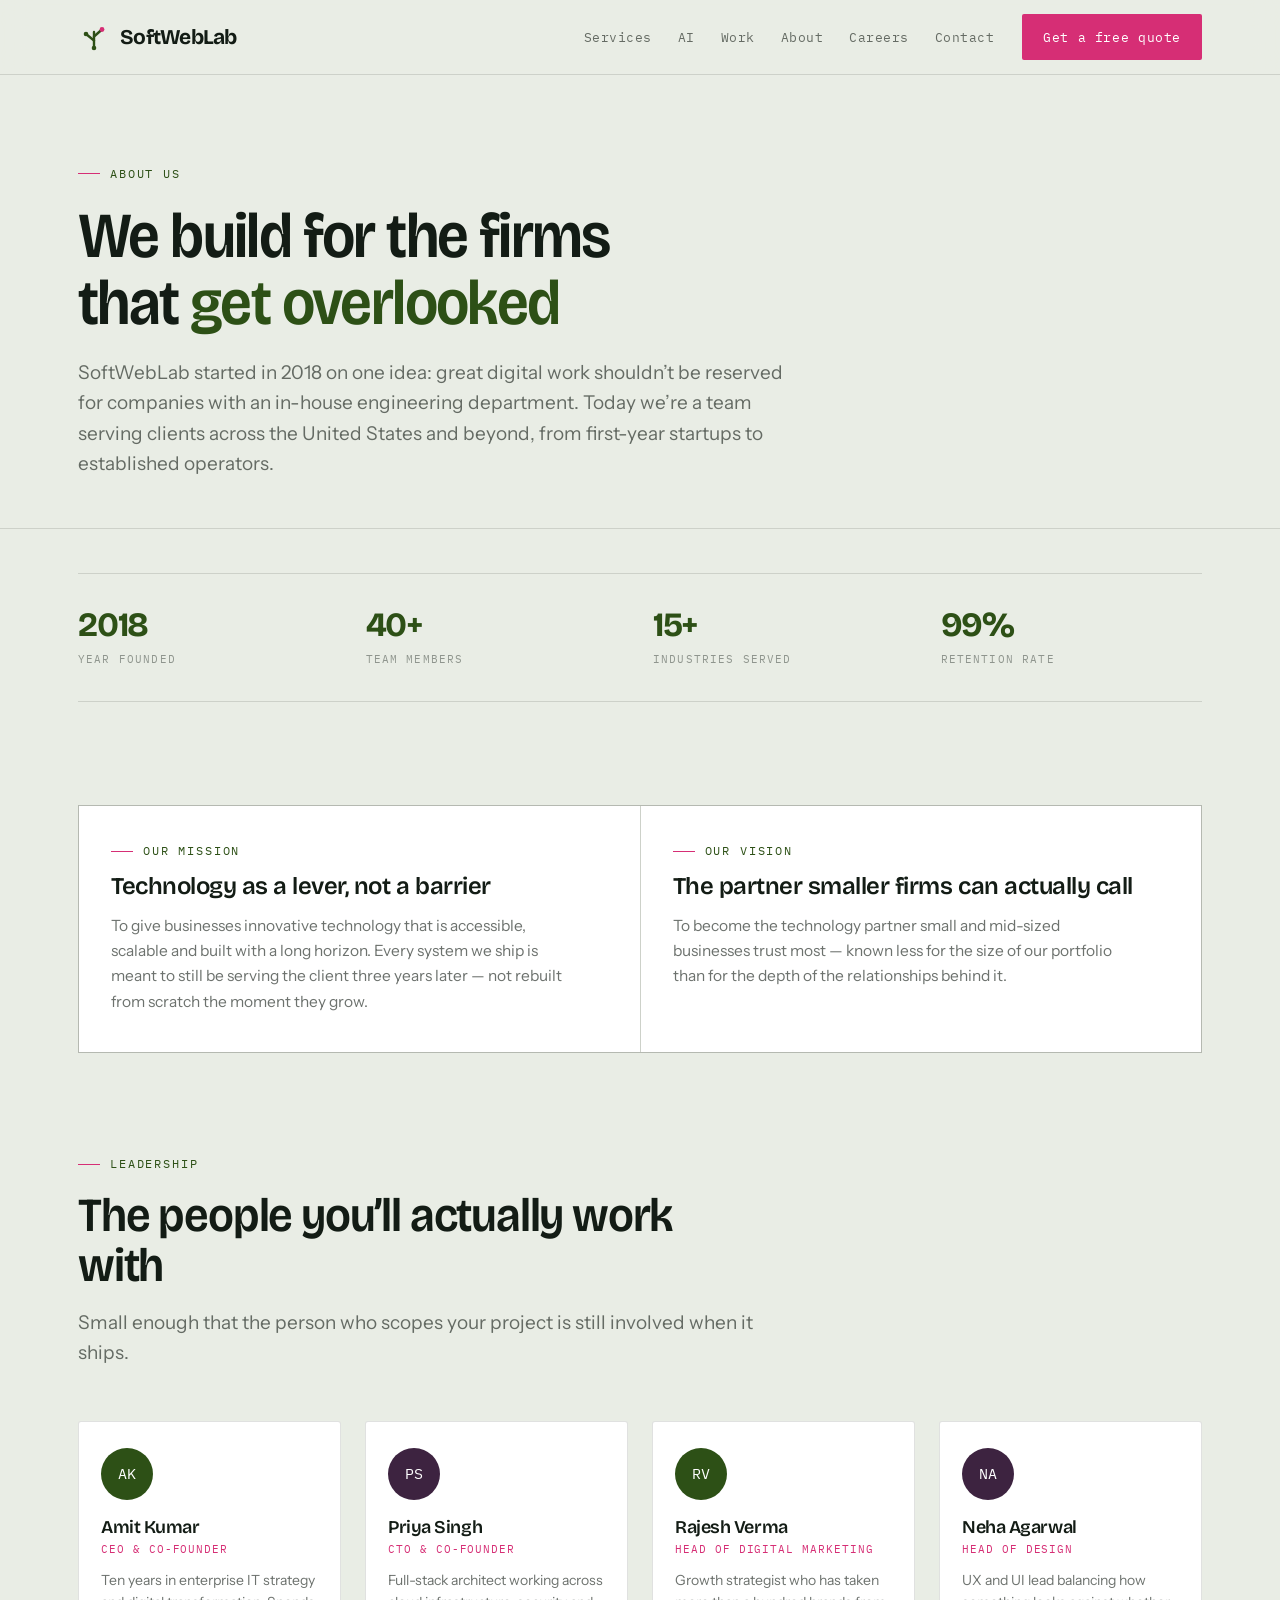
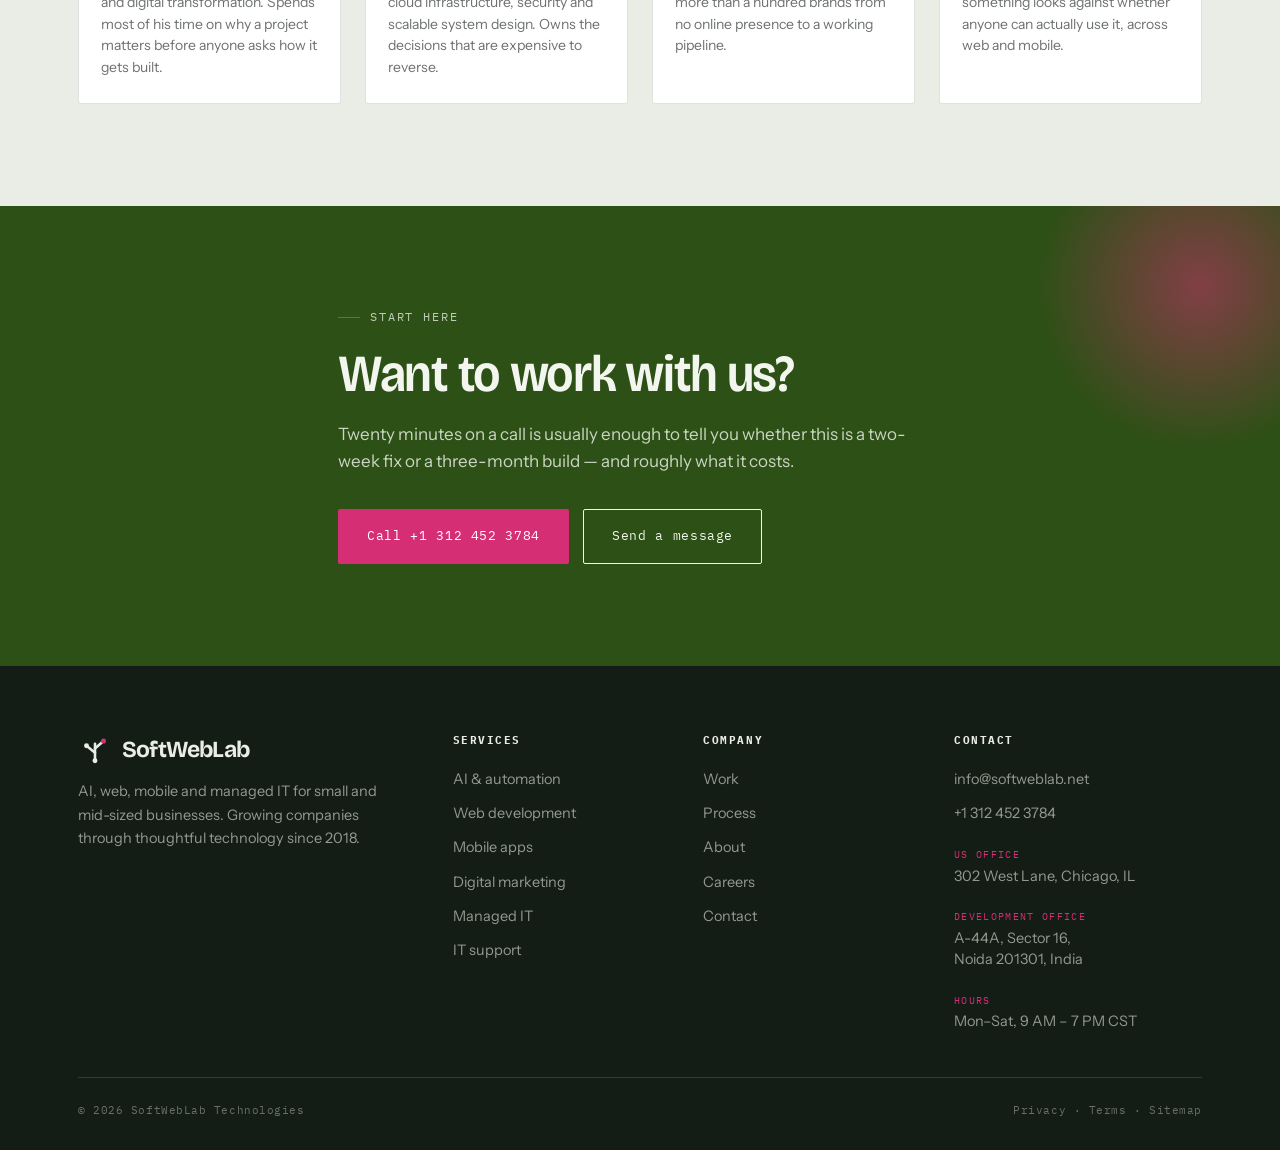
==== commit f4d2af76: "New brand mark, two-office contact details, hero spacing fix Replace the softweblab-logo.svg lockup " ====
--- a/about.html
+++ b/about.html
@@ -32,7 +32,7 @@
 <meta name="ICBM" content="41.8827, -87.6233">
 <meta name="theme-color" content="#2D5016">
 
-<link rel="icon" href="softweblab-logo.svg">
+<link rel="icon" href="favicon.svg">
 <link rel="preconnect" href="https://fonts.googleapis.com">
 <link rel="preconnect" href="https://fonts.gstatic.com" crossorigin>
 <link href="https://fonts.googleapis.com/css2?family=Bricolage+Grotesque:opsz,wdth,wght@12..96,75..100,400..800&family=IBM+Plex+Mono:wght@400;500&family=Instrument+Sans:wght@400;500;600&display=swap" rel="stylesheet">
@@ -41,7 +41,17 @@
 <body>
 <header class="nav">
   <div class="wrap nav-in">
-    <a class="brand" href="index.html"><img class="brand-mark" src="softweblab-logo.svg" alt="SoftWebLab"></a>
+    <a class="brand" href="index.html">
+      <svg class="brand-mark" viewBox="0 0 64 64" aria-hidden="true">
+        <g fill="none" stroke="currentColor" stroke-width="4.8" stroke-linecap="round" stroke-linejoin="round">
+          <path d="M32 54 V22"/><path d="M32 39 L16 26"/><path d="M32 31 L48 17"/>
+        </g>
+        <circle cx="16" cy="26" r="4.6" fill="currentColor"/>
+        <circle cx="32" cy="54" r="4.6" fill="currentColor"/>
+        <circle cx="48" cy="17" r="4.8" fill="#D62E75"/>
+      </svg>
+      <span>SoftWebLab</span>
+    </a>
     <nav class="nav-links">
       <a href="services.html">Services</a>
       <a href="index.html#ai">AI</a>
@@ -150,7 +160,17 @@
   <div class="wrap">
     <div class="foot-grid">
       <div>
-        <img class="foot-logo" src="softweblab-logo-white.svg" alt="SoftWebLab">
+        <div class="foot-brand">
+          <svg class="brand-mark" viewBox="0 0 64 64" aria-hidden="true">
+            <g fill="none" stroke="currentColor" stroke-width="4.8" stroke-linecap="round" stroke-linejoin="round">
+              <path d="M32 54 V22"/><path d="M32 39 L16 26"/><path d="M32 31 L48 17"/>
+            </g>
+            <circle cx="16" cy="26" r="4.6" fill="currentColor"/>
+            <circle cx="32" cy="54" r="4.6" fill="currentColor"/>
+            <circle cx="48" cy="17" r="4.8" fill="#D62E75"/>
+          </svg>
+          <span>SoftWebLab</span>
+        </div>
         <p style="margin-top:14px">AI, web, mobile and managed IT for small and mid-sized
           businesses. Growing companies through thoughtful technology since 2018.</p>
       </div>
@@ -168,10 +188,12 @@
         <li><a href="careers.html">Careers</a></li>
         <li><a href="contact.html">Contact</a></li></ul></div>
       <div><h5>Contact</h5><ul>
-        <li><a href="mailto:hello@softweblab.net">hello@softweblab.net</a></li>
+        <li><a href="mailto:info@softweblab.net">info@softweblab.net</a></li>
         <li><a href="tel:+13124523784">+1 312 452 3784</a></li>
-        <li>302 West Lane, Chicago, IL</li>
-        <li>Mon&ndash;Sat, 9 AM &ndash; 7 PM CST</li></ul></div>
+        <li class="foot-office"><b>US office</b>302 West Lane, Chicago, IL</li>
+        <li class="foot-office"><b>Development office</b>A-44A, Sector 16,<br>Noida 201301, India</li>
+        <li class="foot-office"><b>Hours</b>Mon–Sat, 9 AM – 7 PM CST</li>
+      </ul></div>
     </div>
     <div class="foot-bottom">
       <span>&copy; 2026 SoftWebLab Technologies</span>
--- a/softweblab.css
+++ b/softweblab.css
@@ -227,20 +227,6 @@
 .stat p{font-family:var(--mono);font-size:11px;letter-spacing:.13em;text-transform:uppercase;
         color:rgba(233,237,229,.55);margin-top:12px}
 
-/* ============ TESTIMONIALS ============ */
-.quotes{display:grid;grid-template-columns:repeat(3,1fr);gap:26px}
-.quote{background:var(--card);border:1px solid var(--rule);border-radius:3px;padding:28px 24px;
-       display:flex;flex-direction:column;gap:18px;transition:.35s var(--ease)}
-.quote:hover{border-color:var(--haze);transform:translateY(-3px)}
-.quote-mark{font-family:var(--display);font-size:44px;line-height:.5;color:var(--grow);opacity:.5}
-.quote p{font-size:15.5px;line-height:1.62;color:var(--ink)}
-.quote-by{margin-top:auto;padding-top:16px;border-top:1px solid var(--rule);
-          display:flex;align-items:center;gap:12px}
-.avatar{width:34px;height:34px;border-radius:50%;background:var(--moss);color:#fff;flex:none;
-        display:grid;place-items:center;font-family:var(--mono);font-size:12px}
-.quote-by b{font-size:14.5px;font-weight:600;display:block}
-.quote-by span{font-family:var(--mono);font-size:11px;color:var(--ink-40)}
-
 /* ============ FAQ ============ */
 .faq{max-width:820px}
 .faq details{border-bottom:1px solid var(--rule)}
@@ -282,7 +268,7 @@
   .spec-feature{grid-column:span 2}
   .ai-grid{grid-template-columns:1fr;gap:38px}
   .ai-sticky{position:static}
-  .work-grid,.quotes{grid-template-columns:1fr 1fr}
+  .work-grid{grid-template-columns:1fr 1fr}
   .proc{grid-template-columns:repeat(3,1fr)}
   .proc-step:nth-child(3n){border-right:none}
   .foot-grid{grid-template-columns:1fr 1fr}
@@ -292,7 +278,7 @@
   .wrap{padding-inline:20px}
   .nav-links,.nav .btn{display:none}
   .nav-toggle{display:block}
-  .spec-grid,.work-grid,.quotes{grid-template-columns:1fr}
+  .spec-grid,.work-grid{grid-template-columns:1fr}
   .spec-feature{grid-column:span 1}
   .proc{grid-template-columns:1fr 1fr}
   .proc-step:nth-child(3n){border-right:1px solid var(--rule)}
@@ -430,22 +416,6 @@
           stroke-linecap:round;stroke-linejoin:round}
 .perk:hover svg{stroke:var(--grow)}
 
-/* --- careers: job list --- */
-.jobs{border-top:1px solid var(--rule)}
-.job{display:grid;grid-template-columns:1fr auto;gap:26px;align-items:center;
-     padding:26px 6px;border-bottom:1px solid var(--rule);position:relative;
-     transition:.35s var(--ease)}
-.job::before{content:"";position:absolute;left:0;bottom:-1px;height:1px;width:0;
-             background:var(--grow);transition:width .5s var(--ease)}
-.job:hover{padding-left:16px;background:var(--paper-2)}
-.job:hover::before{width:100%}
-.job h4{font-size:20px;margin-bottom:10px;letter-spacing:-.018em}
-.job-meta{display:flex;flex-wrap:wrap;gap:18px;font-family:var(--mono);font-size:11px;
-          letter-spacing:.05em;color:var(--ink-40)}
-.job-dept{font-family:var(--mono);font-size:10px;letter-spacing:.1em;text-transform:uppercase;
-          color:var(--grow);border:1px solid var(--grow);border-radius:99px;
-          padding:3px 10px;display:inline-block;margin-bottom:12px}
-
 /* --- contact --- */
 .contact-grid{display:grid;grid-template-columns:.85fr 1.15fr;gap:56px;align-items:start}
 .info-item{display:grid;grid-template-columns:34px 1fr;gap:14px;padding:20px 0;
@@ -471,6 +441,12 @@
 .field input:focus,.field select:focus,.field textarea:focus{
   border-color:var(--moss);background:#fff;outline:none}
 .field-req{color:var(--grow)}
+.form-status{display:none;margin-top:16px;padding:13px 16px;border-radius:3px;
+             font-size:14.5px;line-height:1.5}
+.form-status.is-ok{display:block;background:rgba(74,122,41,.09);
+                   border:1px solid var(--moss-2);color:var(--moss)}
+.form-status.is-err{display:block;background:rgba(214,46,117,.07);
+                    border:1px solid var(--grow);color:var(--grow)}
 .form-note{font-family:var(--mono);font-size:11px;color:var(--ink-40);
            margin-top:14px;letter-spacing:.03em}
 
@@ -482,7 +458,48 @@
 @media(max-width:680px){
   .pair{grid-template-columns:1fr}
   .team,.perks{grid-template-columns:1fr}
-  .job{grid-template-columns:1fr;gap:16px;align-items:start}
   .form-row{grid-template-columns:1fr;gap:0}
   .form-card{padding:26px 20px 28px}
-}+}
+
+/* Append to the END of softweblab.css.
+   Replaces the broken lockup with the new mark + live-text wordmark,
+   and styles the two-office contact blocks. */
+
+/* --- brand --- */
+.brand{display:flex;align-items:center;gap:10px;font-family:var(--display);
+       font-weight:700;font-size:21px;letter-spacing:-.035em;
+       color:var(--moss);margin-right:auto;line-height:1}
+.brand span{color:var(--ink)}
+.brand-mark{width:32px;height:32px;flex:none}
+.nav-in{height:74px}
+
+.foot-brand{display:flex;align-items:center;gap:10px;font-family:var(--display);
+            font-weight:700;font-size:23px;letter-spacing:-.035em;
+            color:var(--paper);margin-bottom:14px;line-height:1}
+.foot-brand .brand-mark{width:34px;height:34px}
+.foot-logo{display:none}
+
+/* --- two-office footer + contact --- */
+.foot-office{display:block;margin-top:12px;line-height:1.5}
+.foot-office b{display:block;font-family:var(--mono);font-size:9.5px;letter-spacing:.14em;
+               text-transform:uppercase;color:var(--grow);font-weight:400;margin-bottom:3px}
+
+.office-split{display:grid;gap:14px}
+.office-split > div > b{display:block;font-family:var(--mono);font-size:9.5px;
+                        letter-spacing:.14em;text-transform:uppercase;color:var(--grow);
+                        font-weight:400;margin-bottom:4px}
+
+@media(max-width:680px){
+  .nav-in{height:64px}
+  .brand{font-size:19px}
+  .brand-mark{width:28px;height:28px}
+}
+
+/* --- hero spacing fix ---
+   The diagram rendered 507x662 while the text column was 500 tall, so
+   align-items:center pushed the text down ~81px on top of 90px of padding
+   — a 185px gap under the header. Capping the diagram width evens the two
+   columns out and the offset disappears. Measured result: 185px -> 68px. */
+.hero{padding-top:clamp(30px,3.4vw,52px)}
+.diagram{width:100%;max-width:400px;height:auto;display:block;margin-inline:auto}
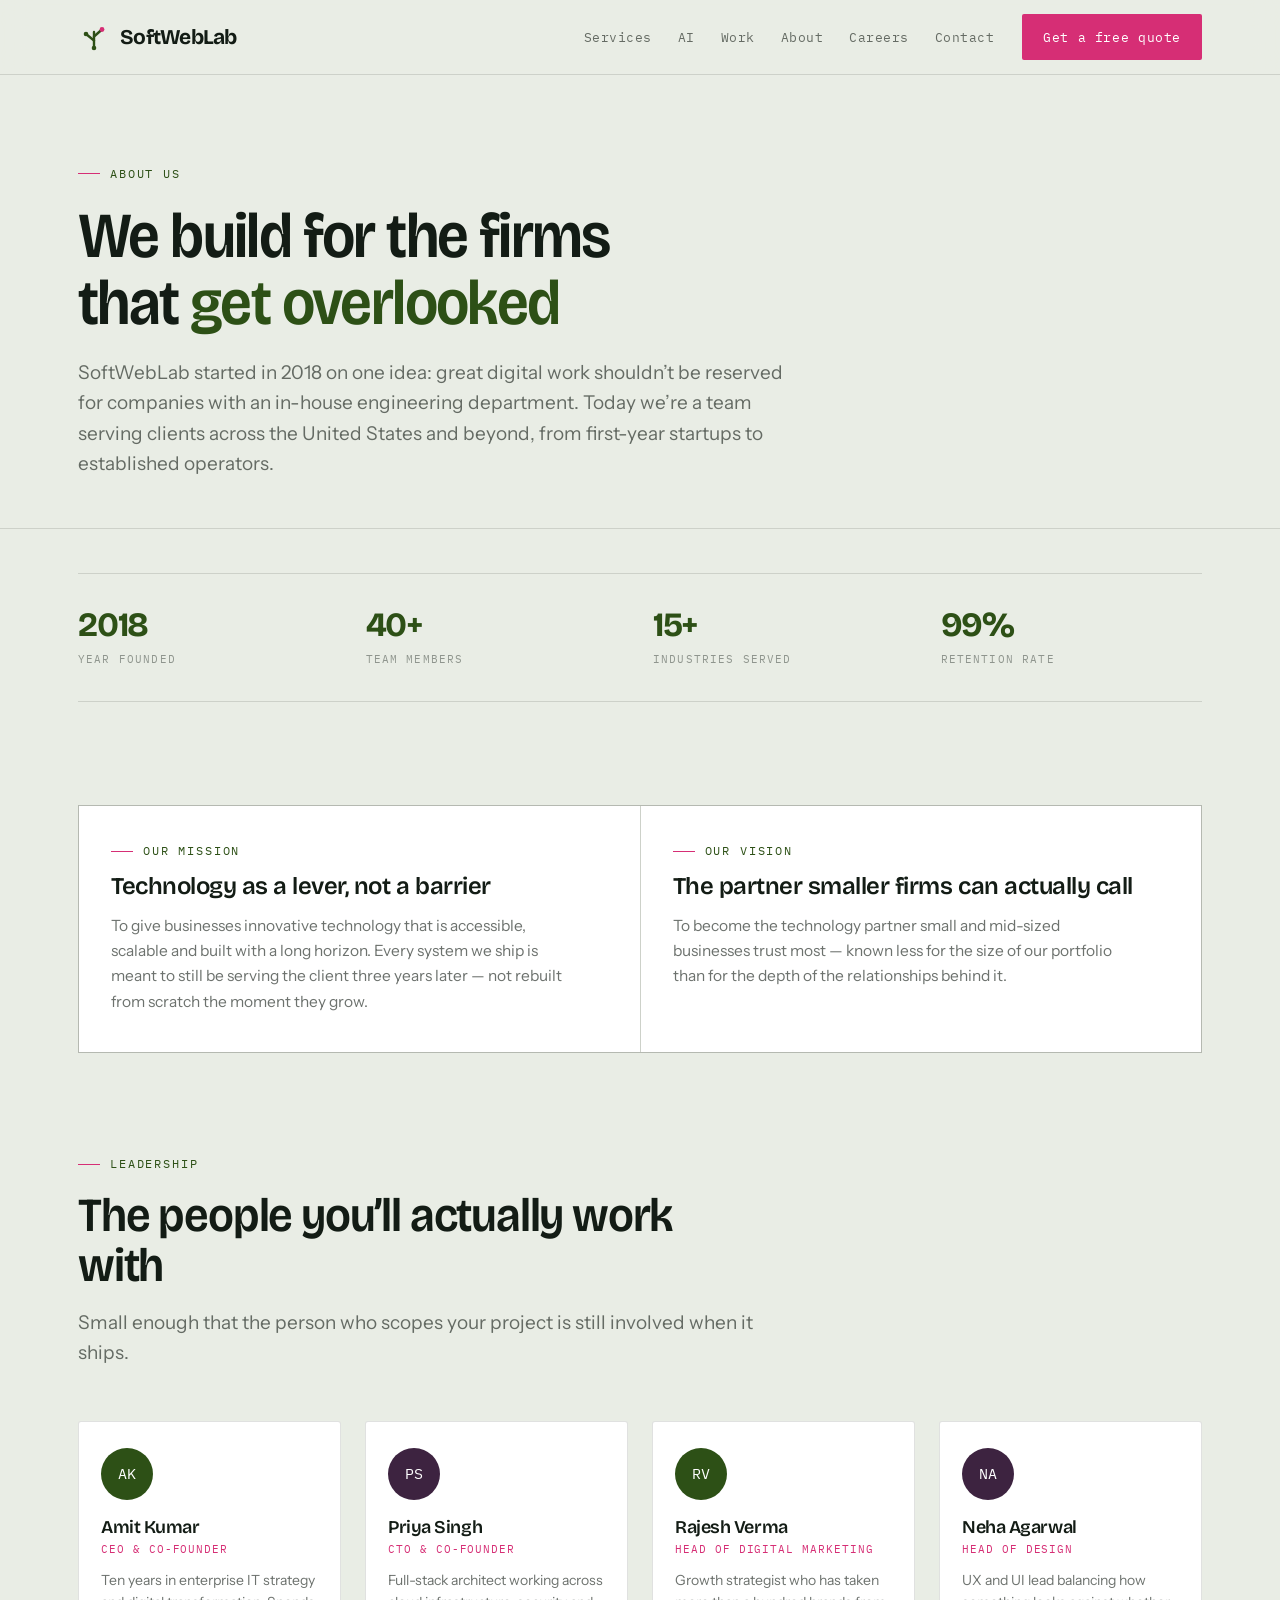
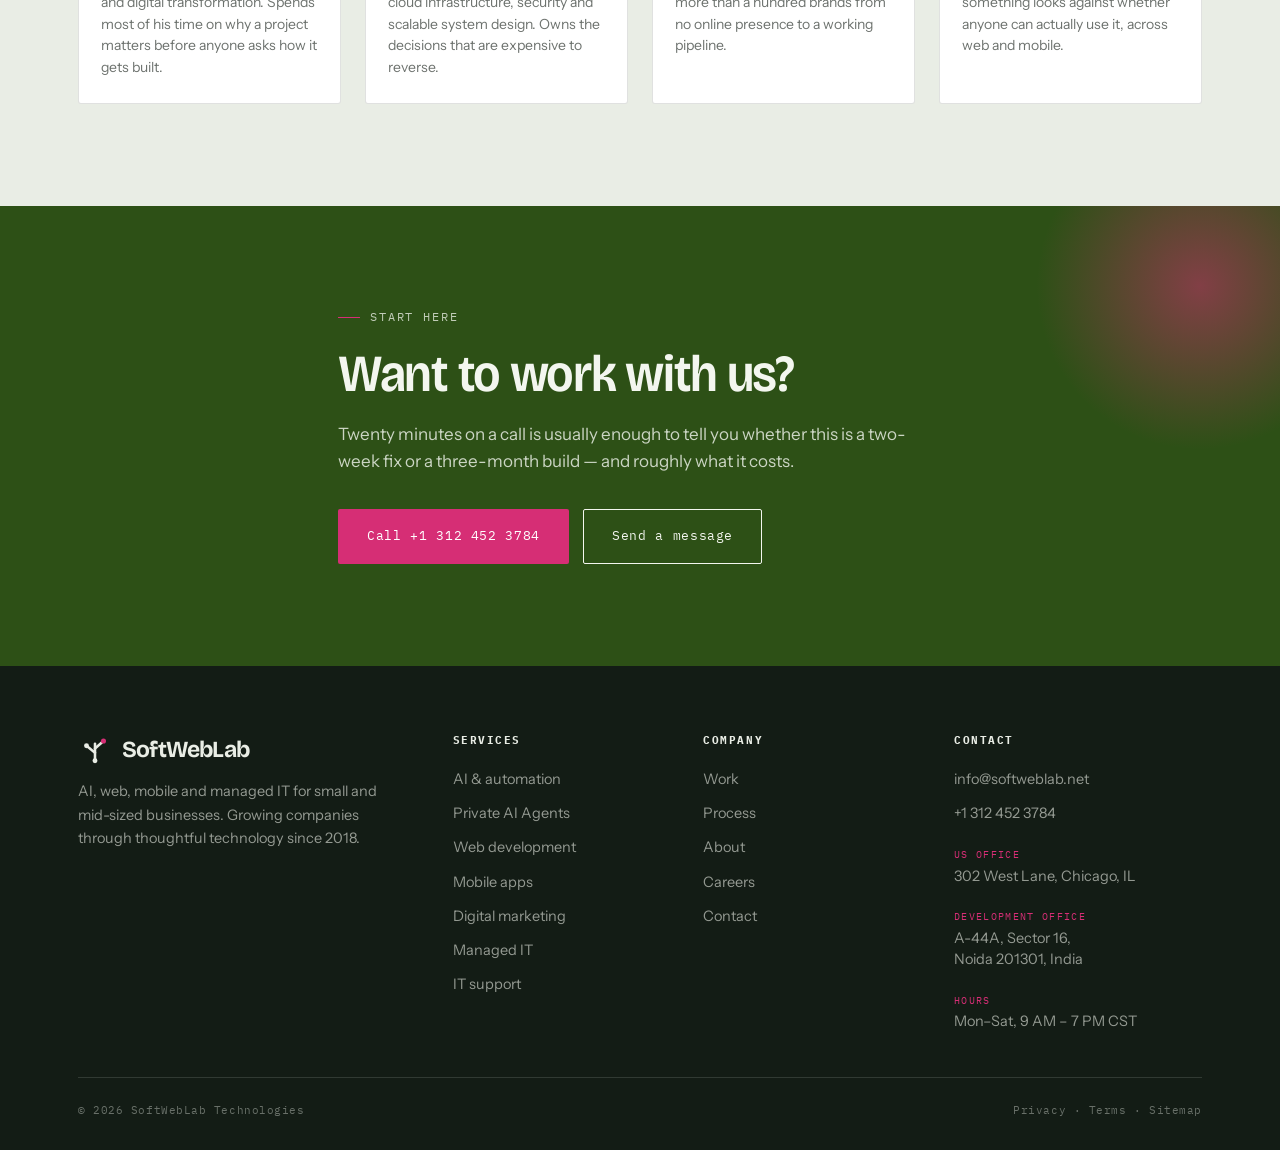
==== commit 8f342905: "Link Private AI Agents from footer services column Added to all six pages that share the SoftWebLab " ====
--- a/about.html
+++ b/about.html
@@ -176,6 +176,7 @@
       </div>
       <div><h5>Services</h5><ul>
         <li><a href="index.html#ai">AI &amp; automation</a></li>
+        <li><a href="services.html#private-agents">Private AI Agents</a></li>
         <li><a href="services.html">Web development</a></li>
         <li><a href="services.html">Mobile apps</a></li>
         <li><a href="services.html">Digital marketing</a></li>
--- a/softweblab.css
+++ b/softweblab.css
@@ -503,3 +503,341 @@
    columns out and the offset disappears. Measured result: 185px -> 68px. */
 .hero{padding-top:clamp(30px,3.4vw,52px)}
 .diagram{width:100%;max-width:400px;height:auto;display:block;margin-inline:auto}
+
+
+/* ================================================================
+   SERVICES: PRIVATE AI AGENTS
+   Scoped under .swl-ag with a deliberate .swl-ag- prefix so none of
+   it can collide with the rules above. The four variables below are
+   the only mapping points; everything else derives from them.
+   ================================================================ */
+.swl-ag {
+  /* ---- mapped to site tokens ---- */
+  --ag-ink: var(--ink);
+  --ag-muted: var(--ink-60);
+  --ag-accent: var(--moss);
+  --ag-page: var(--paper);
+  /* ------------------------------- */
+
+  --ag-line: color-mix(in srgb, var(--ag-ink) 14%, transparent);
+  --ag-line-soft: color-mix(in srgb, var(--ag-ink) 8%, transparent);
+  --ag-surface: var(--paper-2);
+
+  color: var(--ag-ink);
+  padding: clamp(3.5rem, 8vw, 6.5rem) 0;
+}
+
+/* ---------- intro ---------- */
+
+.swl-ag__lead {
+  display: grid;
+  gap: clamp(1.5rem, 4vw, 3.5rem);
+  grid-template-columns: 1fr;
+  align-items: start;
+}
+
+@media (min-width: 60rem) {
+  .swl-ag__lead { grid-template-columns: minmax(0, 5fr) minmax(0, 6fr); }
+}
+
+.swl-ag__title {
+  font-size: clamp(1.85rem, 4.2vw, 2.9rem);
+  line-height: 1.12;
+  letter-spacing: -0.018em;
+  font-weight: 600;
+  margin: 0 0 0.75rem;
+  max-width: 18ch;
+}
+
+.swl-ag__standfirst {
+  font-size: clamp(1.02rem, 1.6vw, 1.15rem);
+  line-height: 1.55;
+  color: var(--ag-muted);
+  margin: 0;
+  max-width: 46ch;
+}
+
+.swl-ag__body p {
+  margin: 0 0 1.1rem;
+  line-height: 1.65;
+  max-width: 62ch;
+}
+
+.swl-ag__body p:last-child { margin-bottom: 0; }
+
+/* ---------- boundary diagram ---------- */
+
+.swl-ag__figure {
+  margin: clamp(2.5rem, 6vw, 4rem) 0 0;
+  padding: clamp(1.25rem, 3vw, 2rem);
+  border: 1px solid var(--ag-line);
+  background: var(--ag-surface);
+}
+
+.swl-ag__figure svg { display: block; width: 100%; height: auto; }
+
+.swl-ag__caption {
+  margin: 1.25rem 0 0;
+  font-size: 0.9rem;
+  line-height: 1.6;
+  color: var(--ag-muted);
+  max-width: 58ch;
+}
+
+/* ---------- shared heading for sub-blocks ---------- */
+
+.swl-ag__h3 {
+  font-size: clamp(1.2rem, 2.2vw, 1.5rem);
+  line-height: 1.25;
+  letter-spacing: -0.012em;
+  font-weight: 600;
+  margin: 0 0 0.6rem;
+}
+
+.swl-ag__block { margin-top: clamp(3rem, 7vw, 5rem); }
+
+.swl-ag__block > p {
+  margin: 0 0 2rem;
+  line-height: 1.65;
+  color: var(--ag-muted);
+  max-width: 58ch;
+}
+
+/* ---------- sectors ---------- */
+
+.swl-ag__sectors {
+  display: grid;
+  gap: clamp(1.5rem, 3vw, 2.5rem);
+  grid-template-columns: 1fr;
+}
+
+@media (min-width: 48rem) {
+  .swl-ag__sectors { grid-template-columns: repeat(3, minmax(0, 1fr)); }
+}
+
+.swl-ag__sector {
+  padding-top: 1.25rem;
+  border-top: 2px solid var(--ag-ink);
+}
+
+.swl-ag__glyph {
+  width: 2.5rem;
+  height: 2.5rem;
+  color: var(--ag-accent);
+  margin-bottom: 1rem;
+}
+
+/* The site sets a global h1-h4 { line-height: 1.04 }, which these three
+   h4 rules would otherwise inherit; they declare their own so the block
+   stays self-contained, as .swl-ag__title and .swl-ag__h3 already do. */
+.swl-ag__sector h4 {
+  font-size: 1.02rem;
+  font-weight: 600;
+  line-height: 1.3;
+  margin: 0 0 0.5rem;
+}
+
+.swl-ag__sector p {
+  margin: 0;
+  font-size: 0.95rem;
+  line-height: 1.6;
+  color: var(--ag-muted);
+}
+
+/* ---------- guardrails ---------- */
+
+.swl-ag__rails {
+  list-style: none;
+  margin: 0;
+  padding: 0;
+  display: grid;
+  gap: 0;
+  grid-template-columns: 1fr;
+  border-top: 1px solid var(--ag-line);
+}
+
+@media (min-width: 48rem) {
+  .swl-ag__rails { grid-template-columns: repeat(2, minmax(0, 1fr)); column-gap: clamp(2rem, 5vw, 4rem); }
+}
+
+.swl-ag__rail {
+  display: grid;
+  grid-template-columns: 1.35rem 1fr;
+  gap: 0.9rem;
+  padding: 1.1rem 0;
+  border-bottom: 1px solid var(--ag-line);
+  align-items: start;
+}
+
+.swl-ag__rail svg { width: 1.35rem; height: 1.35rem; color: var(--ag-accent); margin-top: 0.15rem; }
+
+.swl-ag__rail b { font-weight: 600; display: block; margin-bottom: 0.2rem; }
+
+.swl-ag__rail span { font-size: 0.93rem; line-height: 1.55; color: var(--ag-muted); }
+
+/* ---------- what we run ---------- */
+
+.swl-ag__stack {
+  display: grid;
+  gap: 1.5rem;
+  grid-template-columns: 1fr;
+  padding: clamp(1.5rem, 3vw, 2rem);
+  border: 1px solid var(--ag-line);
+}
+
+@media (min-width: 48rem) {
+  .swl-ag__stack { grid-template-columns: repeat(2, minmax(0, 1fr)); gap: clamp(2rem, 4vw, 3rem); }
+}
+
+.swl-ag__tool h4 { font-size: 1rem; font-weight: 600; line-height: 1.3; margin: 0 0 0.45rem; }
+
+.swl-ag__tool p { margin: 0; font-size: 0.93rem; line-height: 1.6; color: var(--ag-muted); }
+
+.swl-ag__licence {
+  display: inline-block;
+  margin-top: 0.6rem;
+  font-size: 0.8rem;
+  letter-spacing: 0.01em;
+  color: var(--ag-accent);
+  border: 1px solid color-mix(in srgb, var(--ag-accent) 35%, transparent);
+  padding: 0.15rem 0.5rem;
+}
+
+/* ---------- engagement ---------- */
+
+.swl-ag__engage {
+  display: grid;
+  gap: clamp(1.5rem, 3vw, 3rem);
+  grid-template-columns: 1fr;
+}
+
+@media (min-width: 48rem) {
+  .swl-ag__engage { grid-template-columns: repeat(2, minmax(0, 1fr)); }
+}
+
+.swl-ag__step { border-left: 2px solid var(--ag-accent); padding-left: 1.25rem; }
+
+.swl-ag__step h4 { font-size: 1.05rem; font-weight: 600; line-height: 1.3; margin: 0 0 0.15rem; }
+
+.swl-ag__step em {
+  display: block;
+  font-style: normal;
+  font-size: 0.88rem;
+  color: var(--ag-accent);
+  margin-bottom: 0.6rem;
+}
+
+.swl-ag__step p { margin: 0; font-size: 0.95rem; line-height: 1.6; color: var(--ag-muted); }
+
+/* ---------- cta ---------- */
+
+.swl-ag__cta {
+  margin-top: clamp(3rem, 7vw, 5rem);
+  padding-top: clamp(2rem, 4vw, 2.5rem);
+  border-top: 2px solid var(--ag-ink);
+  display: flex;
+  flex-wrap: wrap;
+  gap: 1.5rem;
+  align-items: baseline;
+  justify-content: space-between;
+}
+
+.swl-ag__cta p {
+  margin: 0;
+  font-size: clamp(1.1rem, 2vw, 1.35rem);
+  line-height: 1.4;
+  max-width: 34ch;
+  font-weight: 500;
+}
+
+.swl-ag__button {
+  display: inline-block;
+  padding: 0.85rem 1.6rem;
+  background: var(--ag-ink);
+  color: var(--ag-page);
+  text-decoration: none;
+  font-size: 0.97rem;
+  font-weight: 500;
+  transition: background 140ms ease;
+}
+
+.swl-ag__button:hover,
+.swl-ag__button:focus-visible { background: var(--ag-accent); }
+
+.swl-ag :focus-visible { outline: 2px solid var(--grow); outline-offset: 3px; }
+
+@media (prefers-reduced-motion: reduce) {
+  .swl-ag * { transition: none !important; }
+}
+
+
+/* ---------- diagram reveal sequence ----------
+   Only the boundary diagram animates. The finished diagram is the
+   default state; .ag-armed (added by JS on services.html) hides the
+   parts and .ag-running plays them, so no-JS and reduced-motion
+   visitors get the finished diagram. */
+/* Armed only once JS confirms it can run the sequence.
+   Without this class the diagram renders finished. */
+.swl-ag__figure.ag-armed .ag-p { opacity: 0; }
+
+.swl-ag__figure.ag-armed .ag-d {
+  stroke-dasharray: 1;
+  stroke-dashoffset: 1;
+}
+
+.swl-ag__figure.ag-running .ag-p {
+  animation: ag-appear 420ms ease-out forwards;
+}
+
+.swl-ag__figure.ag-running .ag-d {
+  animation: ag-draw 340ms ease-in-out forwards;
+}
+
+@keyframes ag-appear {
+  from { opacity: 0; transform: translateY(4px); }
+  to   { opacity: 1; transform: none; }
+}
+
+@keyframes ag-draw {
+  to { stroke-dashoffset: 0; }
+}
+
+/* transform on SVG children needs a sane origin */
+.swl-ag__figure .ag-p { transform-box: fill-box; transform-origin: center; }
+
+/* ---- the sequence ---- */
+.swl-ag__figure.ag-running .ag-p--boundary { animation-delay:    0ms; }
+
+.swl-ag__figure.ag-running .ag-p--src1     { animation-delay:  220ms; }
+.swl-ag__figure.ag-running .ag-p--src2     { animation-delay:  300ms; }
+.swl-ag__figure.ag-running .ag-p--src3     { animation-delay:  380ms; }
+
+.swl-ag__figure.ag-running .ag-d--feed1    { animation-delay:  520ms; }
+.swl-ag__figure.ag-running .ag-d--feed2    { animation-delay:  560ms; }
+.swl-ag__figure.ag-running .ag-d--feed3    { animation-delay:  600ms; }
+
+.swl-ag__figure.ag-running .ag-p--agent    { animation-delay:  820ms; }
+
+.swl-ag__figure.ag-running .ag-d--out      { animation-delay: 1060ms; }
+.swl-ag__figure.ag-running .ag-p--cross    { animation-delay: 1300ms; }
+.swl-ag__figure.ag-running .ag-d--out2     { animation-delay: 1340ms; }
+.swl-ag__figure.ag-running .ag-p--outlabel { animation-delay: 1400ms; }
+.swl-ag__figure.ag-running .ag-p--model    { animation-delay: 1420ms; }
+
+.swl-ag__figure.ag-running .ag-d--approve  { animation-delay: 1180ms; }
+.swl-ag__figure.ag-running .ag-p--approval { animation-delay: 1400ms; }
+
+.swl-ag__figure.ag-running .ag-d--team     { animation-delay: 1620ms; }
+.swl-ag__figure.ag-running .ag-d--team2    { animation-delay: 1720ms; }
+.swl-ag__figure.ag-running .ag-p--teambox  { animation-delay: 1780ms; }
+
+/* The existing .swl-ag reduced-motion rule kills transitions.
+   This kills the sequence outright and shows the finished diagram. */
+@media (prefers-reduced-motion: reduce) {
+  .swl-ag__figure.ag-armed .ag-p,
+  .swl-ag__figure.ag-armed .ag-d {
+    opacity: 1;
+    stroke-dashoffset: 0;
+    animation: none !important;
+  }
+}
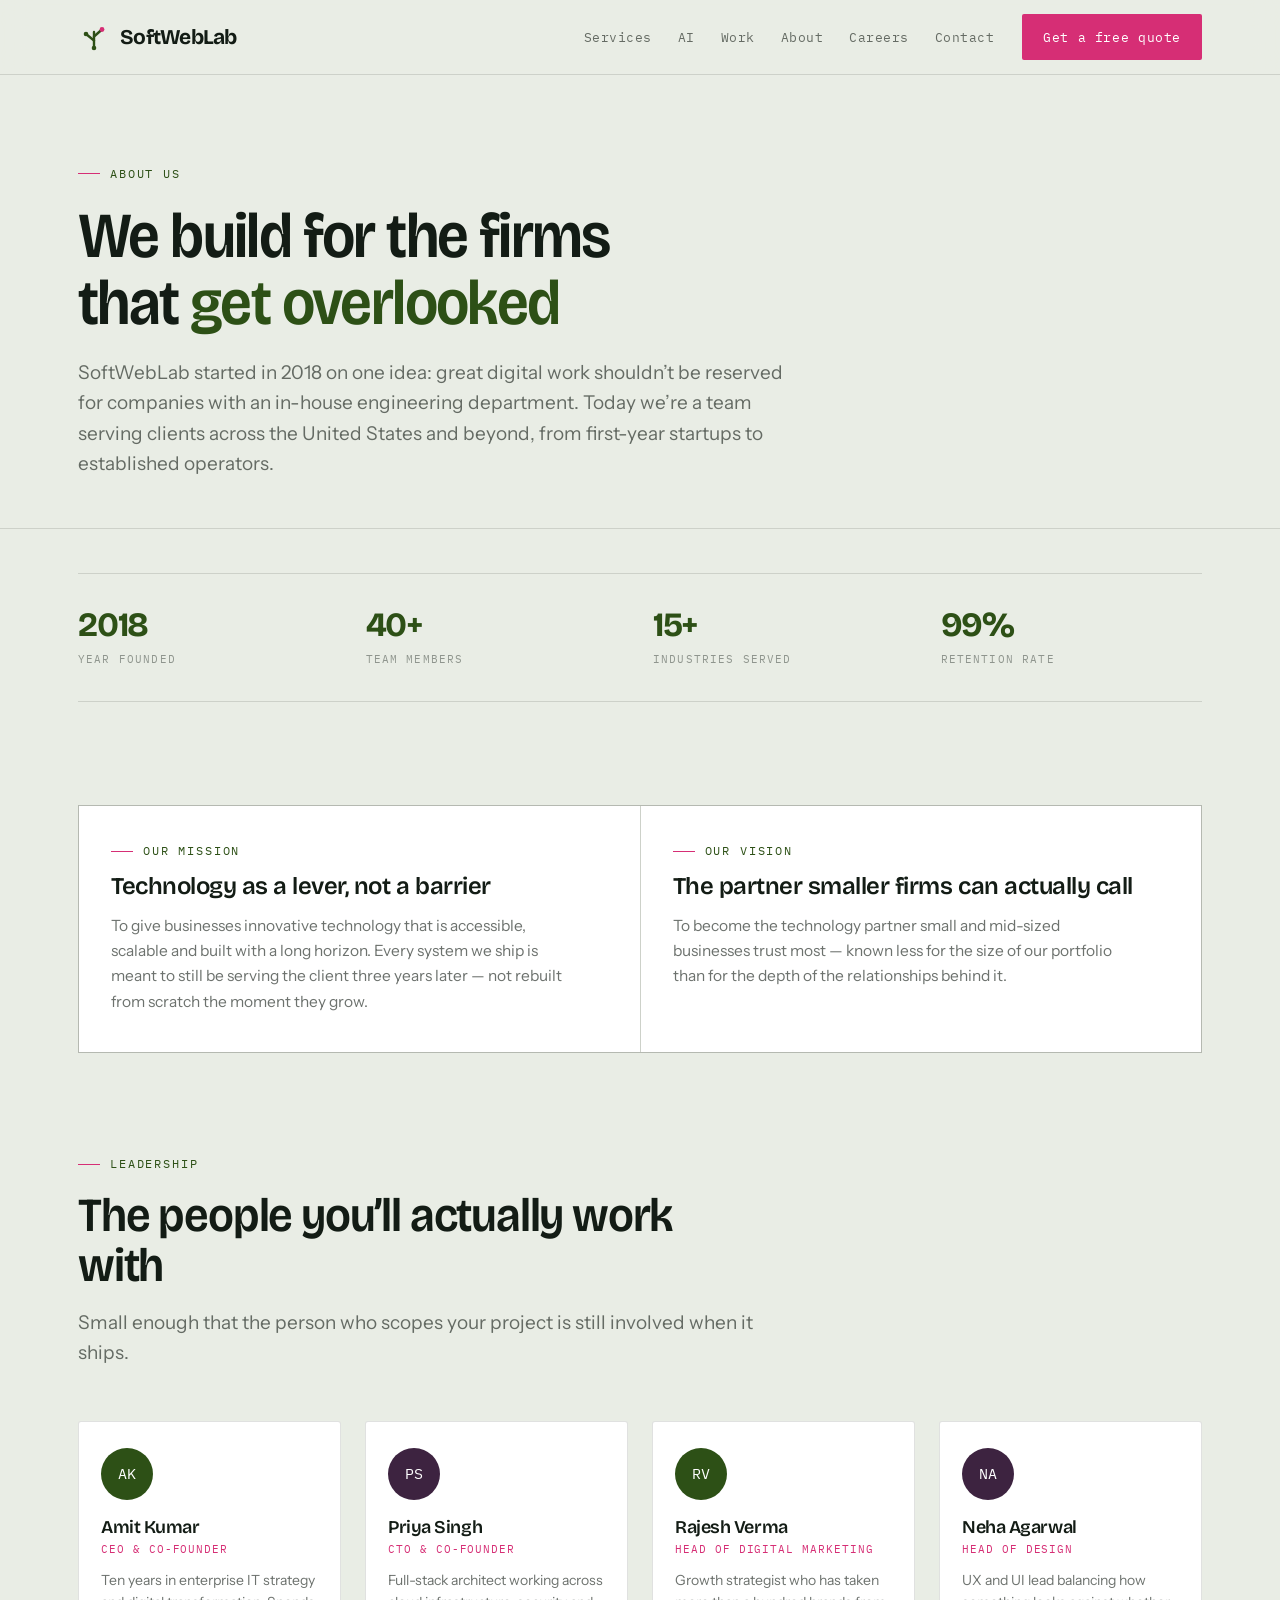
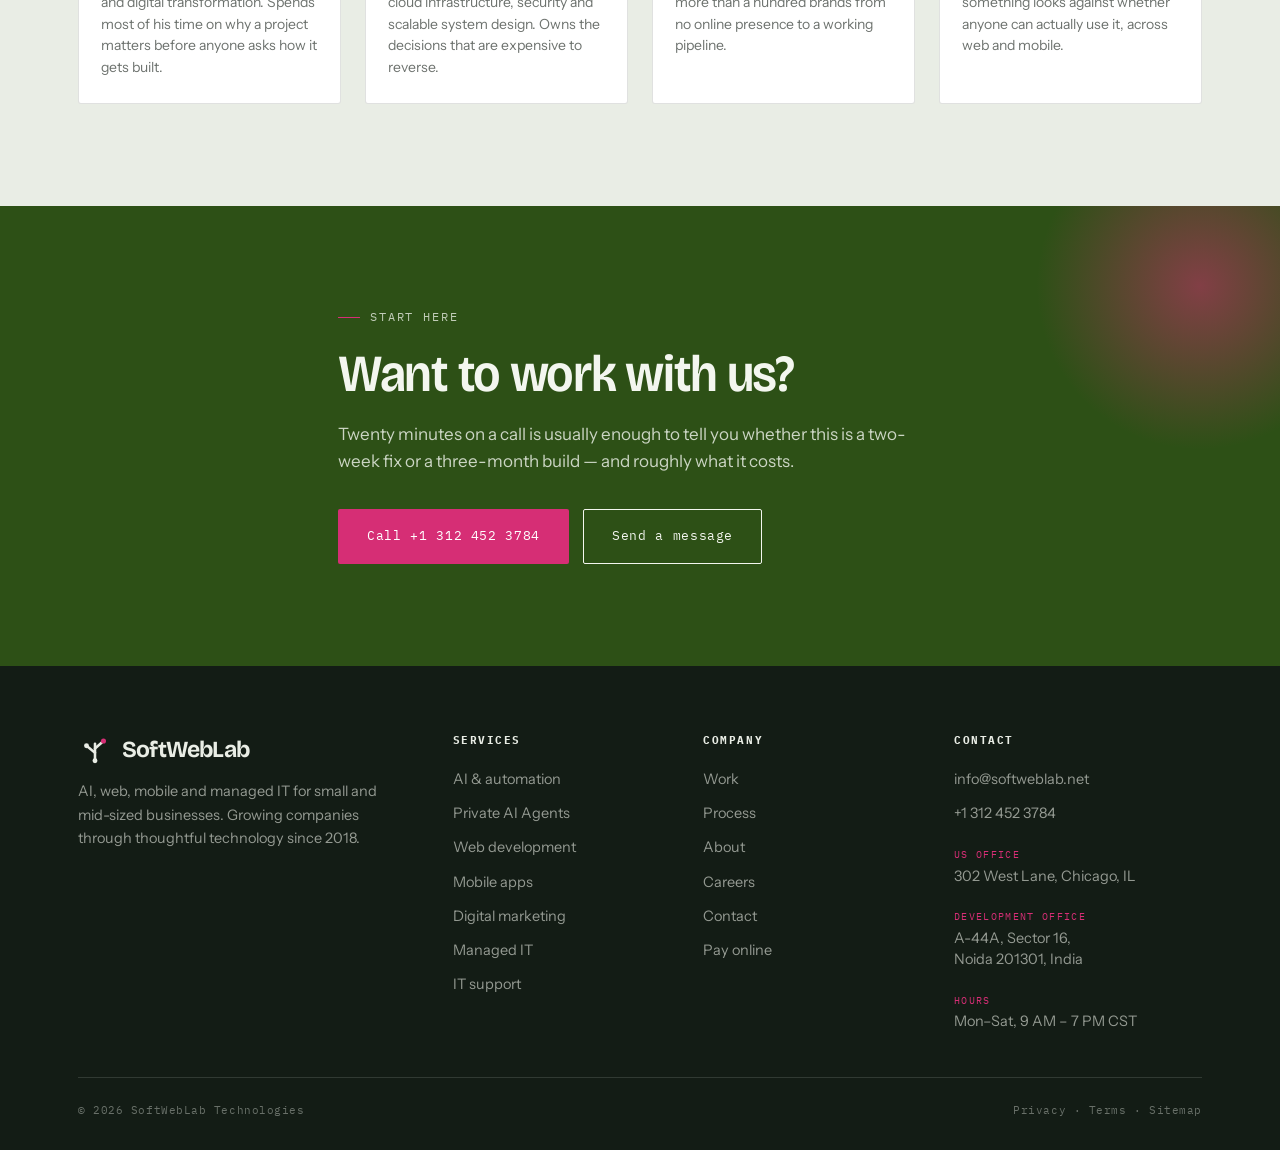
==== commit 2f882e59: "Add /shop pay-online page with PayPal checkout Customer enters details, picks web services and sets " ====
--- a/about.html
+++ b/about.html
@@ -187,7 +187,8 @@
         <li><a href="index.html#process">Process</a></li>
         <li><a href="about.html">About</a></li>
         <li><a href="careers.html">Careers</a></li>
-        <li><a href="contact.html">Contact</a></li></ul></div>
+        <li><a href="contact.html">Contact</a></li>
+        <li><a href="shop.html">Pay online</a></li></ul></div>
       <div><h5>Contact</h5><ul>
         <li><a href="mailto:info@softweblab.net">info@softweblab.net</a></li>
         <li><a href="tel:+13124523784">+1 312 452 3784</a></li>
--- a/softweblab.css
+++ b/softweblab.css
@@ -841,3 +841,79 @@
     animation: none !important;
   }
 }
+
+/* ============ SHOP / PAY ONLINE ============ */
+.sr-only{position:absolute;width:1px;height:1px;padding:0;margin:-1px;overflow:hidden;clip:rect(0,0,0,0);border:0}
+.shop-sec{padding-top:clamp(44px,5vw,70px)}
+.shop-grid{display:grid;grid-template-columns:1.12fr .88fr;gap:40px;align-items:start}
+.shop-step{display:flex;align-items:center;gap:14px;margin:6px 0 20px;padding-top:6px}
+.shop-step + .form-row{margin-top:0}
+.shop-form .shop-step:not(:first-child){margin-top:26px;padding-top:26px;border-top:1px solid var(--rule)}
+.shop-num{font-family:var(--mono);font-size:11px;color:var(--grow);letter-spacing:.1em}
+.shop-step h3{font-size:22px}
+.shop-cur{margin:0 0 0 auto;width:118px}
+.shop-cur select{padding:9px 12px;font-size:14px}
+
+.lines{display:flex;flex-direction:column;gap:12px}
+.line{border:1px solid var(--rule);border-radius:3px;background:var(--paper-2);padding:16px 16px 4px;position:relative}
+.line-grid{display:grid;grid-template-columns:1.2fr .8fr;gap:12px}
+.line .field{margin-bottom:12px}
+.line .field input,.line .field select{background:#fff}
+.line-amt{position:relative}
+.line-amt .sym{position:absolute;left:13px;bottom:13px;font-family:var(--mono);font-size:14px;color:var(--ink-40);pointer-events:none}
+.line-amt input{padding-left:30px;font-family:var(--mono);font-size:15px}
+.line-del{position:absolute;top:10px;right:10px;background:none;border:0;cursor:pointer;
+          font-family:var(--mono);font-size:11px;color:var(--ink-40);letter-spacing:.06em;padding:4px 6px}
+.line-del:hover{color:var(--grow)}
+.line-idx{font-family:var(--mono);font-size:10.5px;letter-spacing:.12em;text-transform:uppercase;color:var(--moss);margin-bottom:10px;display:block}
+.add-line{margin-top:14px;width:100%;justify-content:center;border-style:dashed}
+
+.itin{position:sticky;top:94px}
+.itin-card,.receipt-card{background:var(--card);border:1px solid var(--rule);border-radius:3px;padding:30px 28px 26px;
+           box-shadow:0 1px 0 var(--rule),0 18px 40px -28px rgba(19,28,21,.35)}
+.itin-head{display:flex;justify-content:space-between;align-items:flex-start;padding-bottom:18px;border-bottom:1px dashed var(--haze)}
+.itin-label{font-family:var(--mono);font-size:10.5px;letter-spacing:.14em;text-transform:uppercase;color:var(--ink-40);display:block;margin-bottom:6px}
+.itin-head h3{font-size:24px}
+.itin-env{font-family:var(--mono);font-size:10px;letter-spacing:.12em;text-transform:uppercase;
+          background:rgba(214,46,117,.08);color:var(--grow);border:1px solid var(--grow);padding:4px 8px;border-radius:2px}
+.itin-bill,.receipt-meta{display:grid;grid-template-columns:1fr 1fr;gap:12px;margin:18px 0;font-size:14px}
+.itin-bill dt,.receipt-meta dt{font-family:var(--mono);font-size:10px;letter-spacing:.12em;text-transform:uppercase;color:var(--ink-40);margin-bottom:3px}
+.itin-bill dd,.receipt-meta dd{margin:0;word-break:break-word}
+.itin-lines{list-style:none;margin:0;padding:0;border-top:1px solid var(--rule)}
+.itin-lines li{display:grid;grid-template-columns:1fr auto;gap:14px;padding:13px 0;border-bottom:1px solid var(--rule);font-size:14.5px}
+.itin-lines li small{display:block;color:var(--ink-60);font-size:13px;margin-top:2px}
+.itin-lines li b{font-weight:600}
+.itin-lines .amt{font-family:var(--mono);font-size:14px;white-space:nowrap}
+.itin-lines .empty{grid-template-columns:1fr;color:var(--ink-40);font-style:italic}
+.itin-total{display:flex;justify-content:space-between;align-items:baseline;padding:18px 0 20px}
+.itin-total span{font-family:var(--mono);font-size:11px;letter-spacing:.12em;text-transform:uppercase;color:var(--ink-60)}
+.itin-total strong{font-family:var(--display);font-size:32px;letter-spacing:-.02em;color:var(--moss)}
+.itin-hint{font-size:13.5px;color:var(--ink-60);background:var(--paper-2);border:1px solid var(--rule);border-radius:2px;padding:12px 14px;margin-bottom:14px}
+.pp-buttons{min-height:48px;transition:opacity .3s var(--ease)}
+.pp-buttons.is-locked{opacity:.4;pointer-events:none;filter:grayscale(.6)}
+.itin-secure{display:flex;gap:8px;align-items:center;font-family:var(--mono);font-size:10.5px;color:var(--ink-40);margin-top:14px;letter-spacing:.02em}
+.itin-secure svg{width:14px;height:14px;stroke:currentColor;fill:none;stroke-width:1.6;flex:none}
+
+.receipt{grid-column:1/-1;max-width:680px;width:100%;margin-inline:auto}
+.receipt-top{display:flex;gap:16px;align-items:center;padding-bottom:18px;border-bottom:1px dashed var(--haze)}
+.receipt-top h2{font-size:clamp(24px,3vw,32px)}
+.receipt-tick{width:46px;height:46px;border-radius:50%;background:var(--moss);color:#fff;display:grid;place-items:center;font-size:22px;flex:none}
+.receipt-note{font-size:14px;color:var(--ink-60);margin-bottom:20px}
+.receipt-actions{display:flex;gap:12px;flex-wrap:wrap}
+
+@media(max-width:1000px){
+  .shop-grid{grid-template-columns:1fr}
+  .itin{position:static}
+}
+@media(max-width:680px){
+  .line-grid{grid-template-columns:1fr;gap:0}
+  .shop-step{flex-wrap:wrap}
+  .itin-card,.receipt-card{padding:24px 18px 20px}
+  .itin-bill,.receipt-meta{grid-template-columns:1fr}
+}
+@media print{
+  .nav,.page-hero,.foot,.receipt-actions,.shop-form,.itin{display:none!important}
+  body{background:#fff}
+  .shop-sec{padding:0}
+  .receipt-card{box-shadow:none;border:0}
+}
